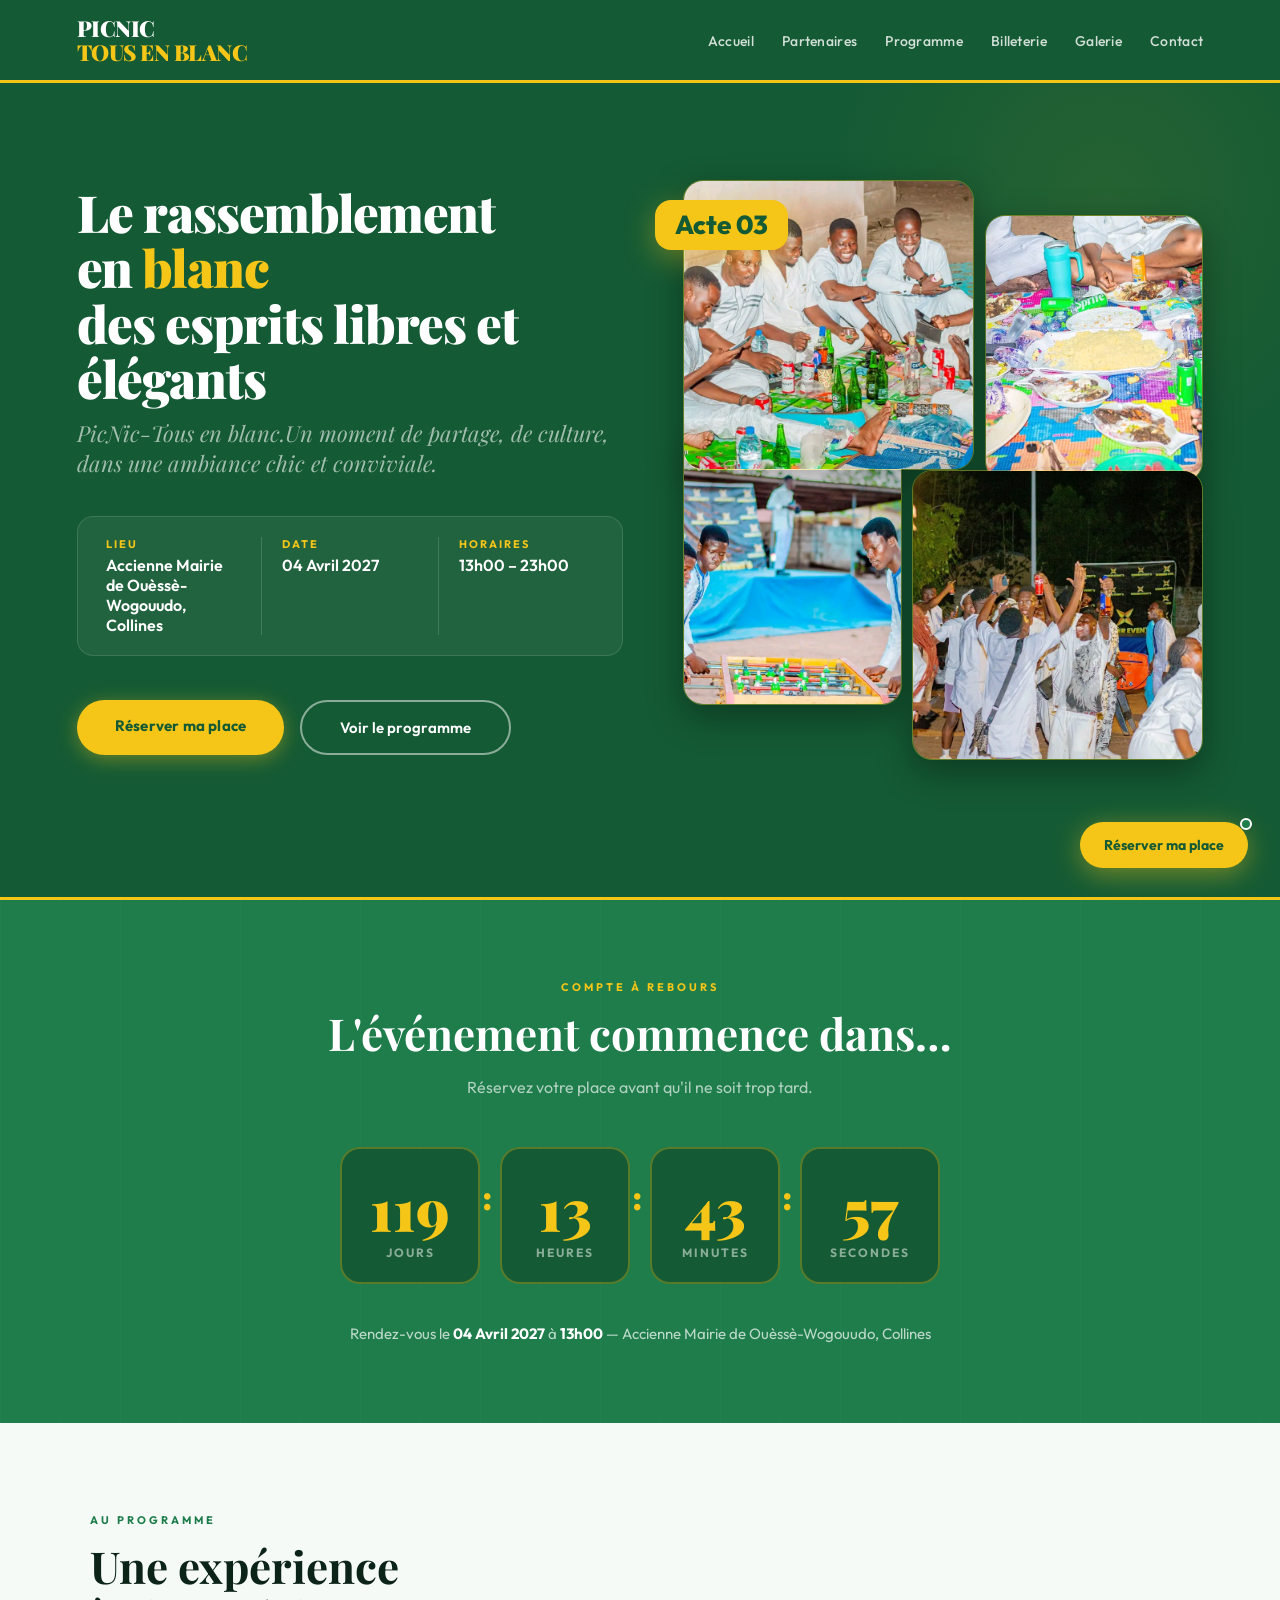
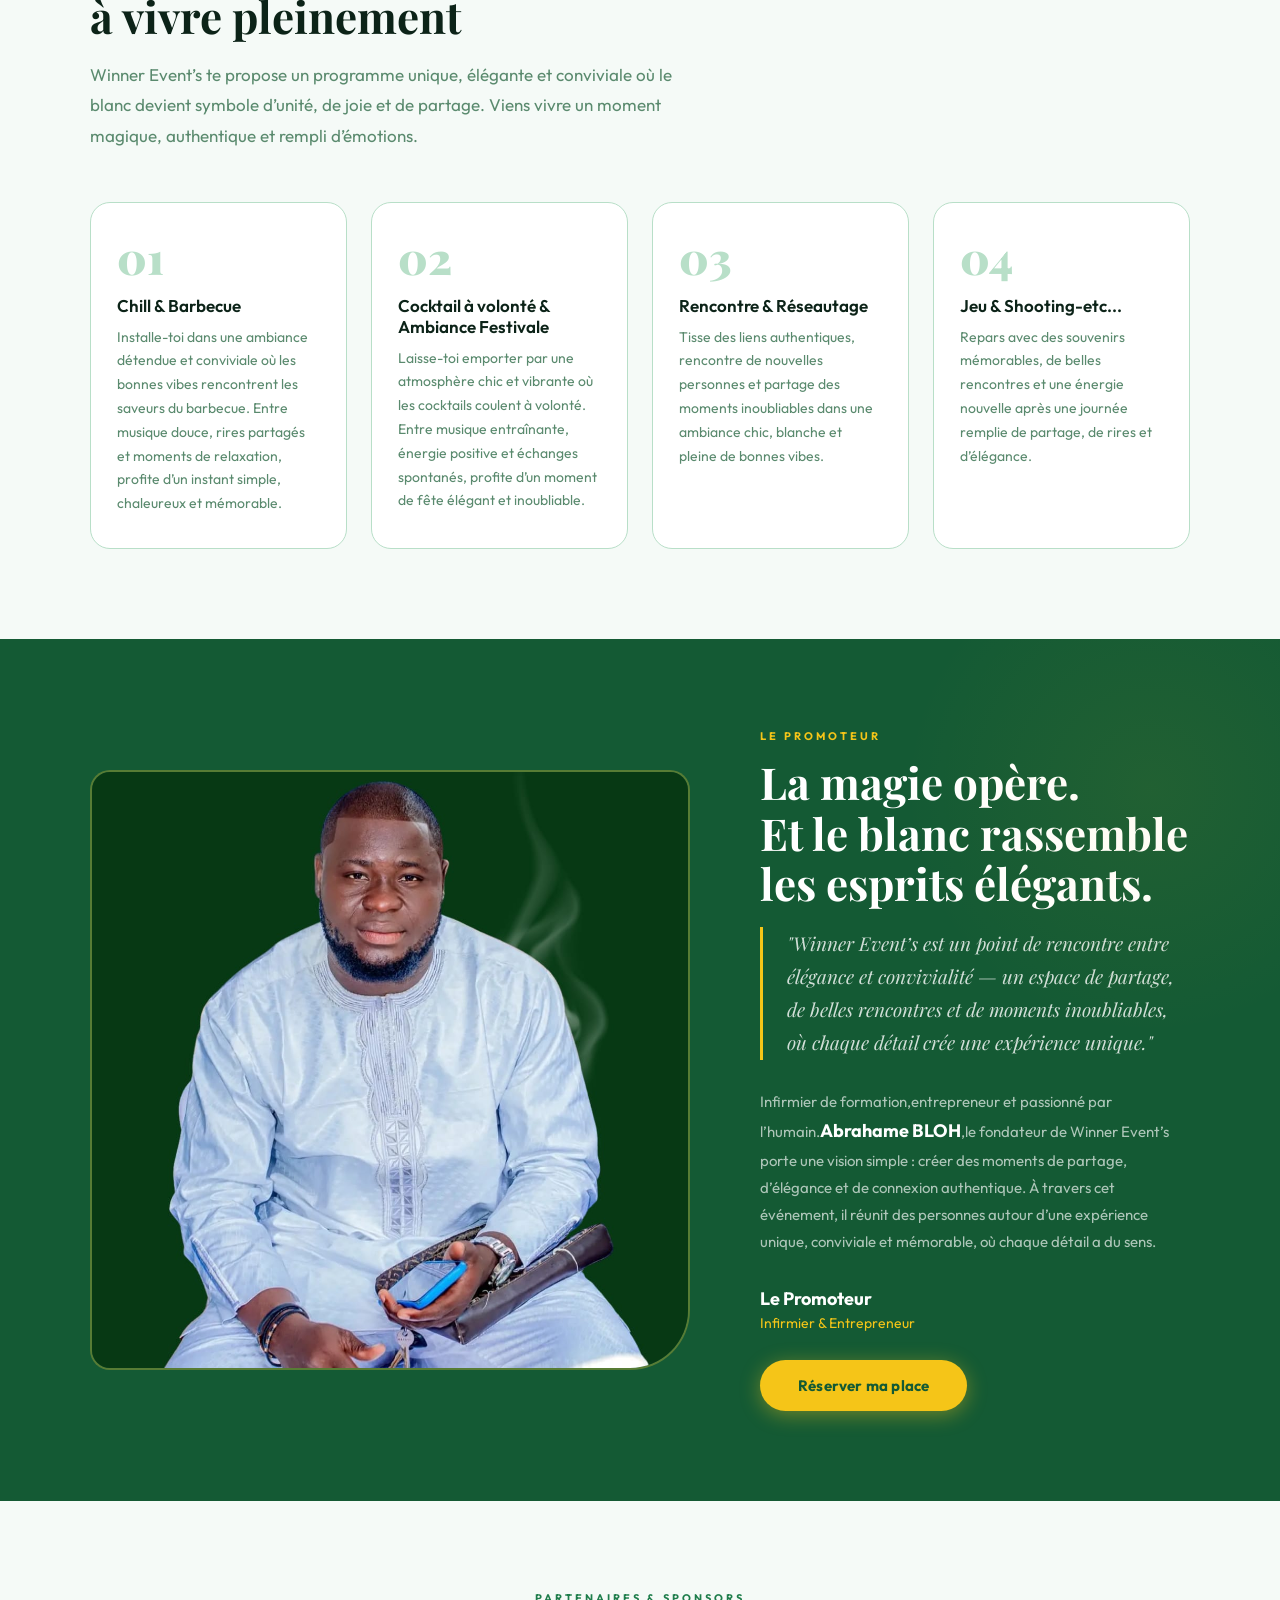
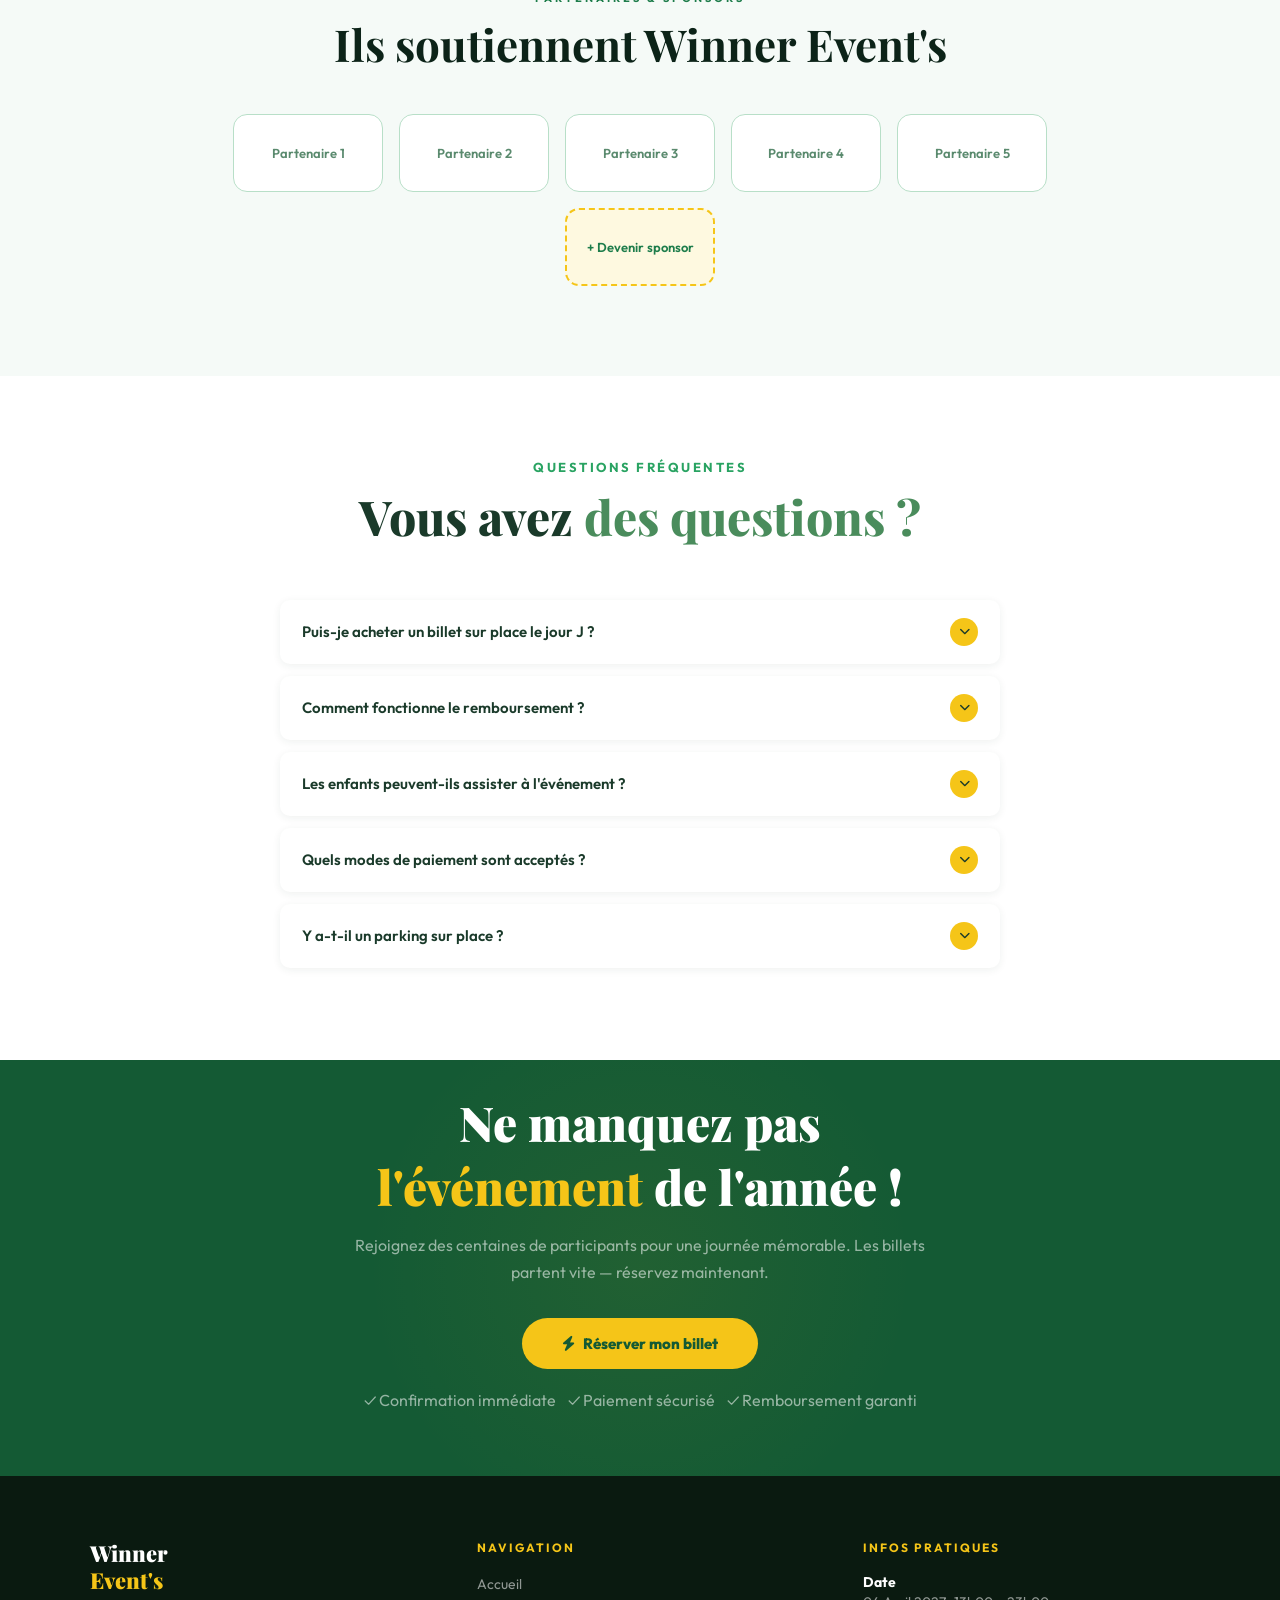
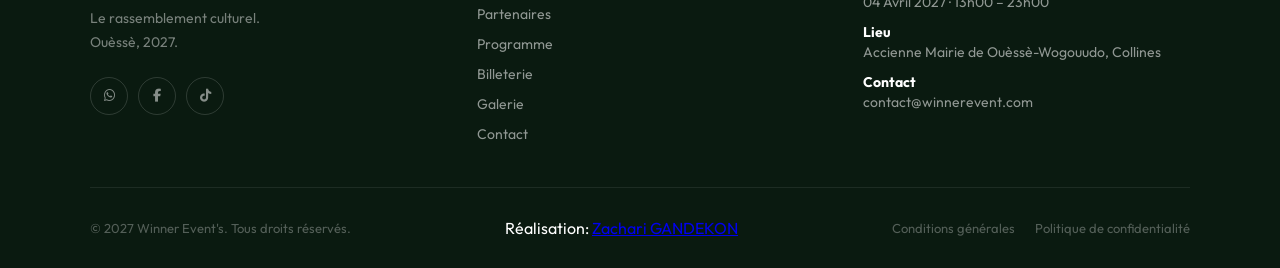
==== index.html @ 1a2e4276 "first commit" ====
<!doctype html>
<html lang="fr">
  <head>
    <meta charset="UTF-8" />
    <meta name="viewport" content="width=device-width, initial-scale=1.0" />
    <title>Winner Event's 2027</title>
    <link
      rel="stylesheet"
      href="https://cdnjs.cloudflare.com/ajax/libs/font-awesome/6.5.0/css/all.min.css"
    />
    <link rel="stylesheet" href="style.css" />
  </head>
  <body>
    <!-- Header chargé dynamiquement -->
    <div id="header-placeholder"></div>
    <!-- ========================
       HERO
  ======================== -->
    <section class="hero">
      <div class="hero-inner">
        <div class="hero-content">
          <h1>
            Le rassemblement<br />en <em>blanc</em><br />des esprits libres et
            élégants
          </h1>
          <p class="hero-sub">
            PicNic-Tous en blanc.Un moment de partage, de culture, dans une
            ambiance chic et conviviale.
          </p>
          <div class="hero-meta">
            <div class="meta-item">
              <span class="meta-label">Lieu</span>
              <span class="meta-value"
                >Accienne Mairie de Ouèssè-Wogouudo, Collines</span
              >
            </div>
            <div class="meta-sep"></div>
            <div class="meta-item">
              <span class="meta-label">Date</span>
              <span class="meta-value">04 Avril 2027</span>
            </div>
            <div class="meta-sep"></div>
            <div class="meta-item">
              <span class="meta-label">Horaires</span>
              <span class="meta-value">13h00 – 23h00</span>
            </div>
          </div>
          <div class="hero-btns">
            <a href="pages/billeterie.html" class="btn-primary">Réserver ma place</a>
            <a href="pages/programme.html" class="btn-secondary">Voir le programme</a>
          </div>
        </div>
        <div class="hero-image">
          <div class="hero-img-badge">
            <div class="num">Acte 03</div>
          </div>
          <div class="hero-img-box img1">
            <img src="Image/enven1.jpeg" alt="" />
          </div>
          <div class="hero-img-box img2">
            <img src="Image/enven2.jpeg" alt="" />
          </div>
          <div class="hero-img-box img3">
            <img src="Image/enven3.jpeg" alt="" />
          </div>
          <div class="hero-img-box img4">
            <img src="Image/enven4.jpeg" alt="" />
          </div>
        </div>
      </div>
    </section>

    <!-- ========================
       COMPTEUR DE JOURS
  ======================== -->
    <section class="countdown">
      <div class="countdown-inner">
        <span class="section-label">Compte à rebours</span>
        <h2 class="section-title">L'événement commence dans…</h2>
        <p class="countdown-subtitle">
          Réservez votre place avant qu'il ne soit trop tard.
        </p>
        <div class="countdown-grid">
          <div class="countdown-item">
            <span class="countdown-num" id="cd-jours">00</span>
            <span class="countdown-lbl">Jours</span>
          </div>
          <div class="countdown-item">
            <span class="countdown-num" id="cd-heures">00</span>
            <span class="countdown-lbl">Heures</span>
          </div>
          <div class="countdown-item">
            <span class="countdown-num" id="cd-minutes">00</span>
            <span class="countdown-lbl">Minutes</span>
          </div>
          <div class="countdown-item">
            <span class="countdown-num" id="cd-secondes">00</span>
            <span class="countdown-lbl">Secondes</span>
          </div>
        </div>
        <p class="countdown-date">
          Rendez-vous le <strong>04 Avril 2027</strong> à
          <strong>13h00</strong> — Accienne Mairie de Ouèssè-Wogouudo, Collines
        </p>
      </div>
    </section>

    <!-- ========================
        PROGRAMME
  ======================== -->
    <section class="section programme">
      <div style="max-width: 1100px; margin: 0 auto">
        <span class="section-label">Au Programme</span>
        <h2 class="section-title">
          Une expérience <br />
          à vivre pleinement
        </h2>
        <p class="section-desc">
          Winner Event’s te propose un programme unique, élégante et conviviale
          où le blanc devient symbole d’unité, de joie et de partage. Viens
          vivre un moment magique, authentique et rempli d’émotions.
        </p>
        <div class="obj-grid">
          <div class="obj-card">
            <div class="obj-num">01</div>
            <div class="obj-title">Chill &amp; Barbecue</div>
            <div class="obj-desc">
              Installe-toi dans une ambiance détendue et conviviale où les
              bonnes vibes rencontrent les saveurs du barbecue. Entre musique
              douce, rires partagés et moments de relaxation, profite d’un
              instant simple, chaleureux et mémorable.
            </div>
          </div>
          <div class="obj-card">
            <div class="obj-num">02</div>
            <div class="obj-title">
              Cocktail à volonté &amp; Ambiance Festivale
            </div>
            <div class="obj-desc">
              Laisse-toi emporter par une atmosphère chic et vibrante où les
              cocktails coulent à volonté. Entre musique entraînante, énergie
              positive et échanges spontanés, profite d’un moment de fête
              élégant et inoubliable.
            </div>
          </div>
          <div class="obj-card">
            <div class="obj-num">03</div>
            <div class="obj-title">Rencontre &amp; Réseautage</div>
            <div class="obj-desc">
              Tisse des liens authentiques, rencontre de nouvelles personnes et
              partage des moments inoubliables dans une ambiance chic, blanche
              et pleine de bonnes vibes.
            </div>
          </div>
          <div class="obj-card">
            <div class="obj-num">04</div>
            <div class="obj-title">Jeu &amp; Shooting-etc...</div>
            <div class="obj-desc">
              Repars avec des souvenirs mémorables, de belles rencontres et une
              énergie nouvelle après une journée remplie de partage, de rires et
              d’élégance.
            </div>
          </div>
        </div>
      </div>
    </section>

    <!-- ========================
       FONDATEUR
  ======================== -->
    <section class="section fondateur">
      <div class="fondateur-inner">
        <div class="fondateur-img">
          <div class="fondateur-img-placeholder">
            <img src="Image/Abb.jpeg" alt="" />
          </div>
        </div>
        <div class="fondateur-content">
          <span class="section-label">Le Promoteur</span>
          <h2 class="section-title">
            La magie opère.<br />Et le blanc rassemble<br />les esprits
            élégants.
          </h2>
          <blockquote class="fondateur-quote">
            "Winner Event’s est un point de rencontre entre élégance et
            convivialité — un espace de partage, de belles rencontres et de
            moments inoubliables, où chaque détail crée une expérience unique."
          </blockquote>
          <p class="fondateur-text">
            Infirmier de formation,entrepreneur et passionné par l’humain.<span
              class="fondateur-name"
              >Abrahame BLOH</span
            >,le fondateur de Winner Event’s porte une vision simple : créer des
            moments de partage, d’élégance et de connexion authentique. À
            travers cet événement, il réunit des personnes autour d’une
            expérience unique, conviviale et mémorable, où chaque détail a du
            sens.
          </p>
          <div class="fondateur-name">Le Promoteur</div>
          <div class="fondateur-role">Infirmier &amp; Entrepreneur</div>
          <a href="#" class="btn-primary">Réserver ma place</a>
        </div>
      </div>
    </section>

    <!-- ========================
       SPONSORS
  ======================== -->
    <section class="section sponsors">
      <div style="max-width: 900px; margin: 0 auto">
        <span class="section-label">Partenaires &amp; Sponsors</span>
        <h2 class="section-title">Ils soutiennent Winner Event's</h2>
        <div class="sponsors-grid">
          <div class="sponsor-box">Partenaire 1</div>
          <div class="sponsor-box">Partenaire 2</div>
          <div class="sponsor-box">Partenaire 3</div>
          <div class="sponsor-box">Partenaire 4</div>
          <div class="sponsor-box">Partenaire 5</div>
          <div class="sponsor-box sponsor-join">+ Devenir sponsor</div>
        </div>
      </div>
    </section>

    <!-- ═══════════════════════════
         FAQ
    ═══════════════════════════ -->
    <section class="billet-faq">
        <div class="section-header">
            <span class="section-label" style="color:var(--vert-clair)">Questions fréquentes</span>
            <h2>Vous avez <em>des questions ?</em></h2>
        </div>
        <div class="faq-list">
            <div class="faq-item">
                <div class="faq-question" onclick="toggleFaq(this)">
                    Puis-je acheter un billet sur place le jour J ?
                    <span class="faq-chevron"><i class="fa-solid fa-chevron-down"></i></span>
                </div>
                <div class="faq-answer">La vente sur place est possible dans la limite des places disponibles. Nous vous conseillons fortement de réserver en ligne pour garantir votre accès, les billets étant en nombre limité.</div>
            </div>
            <div class="faq-item">
                <div class="faq-question" onclick="toggleFaq(this)">
                    Comment fonctionne le remboursement ?
                    <span class="faq-chevron"><i class="fa-solid fa-chevron-down"></i></span>
                </div>
                <div class="faq-answer">Vous pouvez annuler votre réservation jusqu'à 48h avant l'événement pour un remboursement intégral. Passé ce délai, les billets ne sont ni remboursables ni échangeables, sauf en cas d'annulation de l'événement.</div>
            </div>
            <div class="faq-item">
                <div class="faq-question" onclick="toggleFaq(this)">
                    Les enfants peuvent-ils assister à l'événement ?
                    <span class="faq-chevron"><i class="fa-solid fa-chevron-down"></i></span>
                </div>
                <div class="faq-answer">Oui ! L'événement est familial. Les enfants de moins de 5 ans entrent gratuitement. Pour les familles, notre billet "Famille" (2 adultes + 2 enfants) est l'offre la plus avantageuse.</div>
            </div>
            <div class="faq-item">
                <div class="faq-question" onclick="toggleFaq(this)">
                    Quels modes de paiement sont acceptés ?
                    <span class="faq-chevron"><i class="fa-solid fa-chevron-down"></i></span>
                </div>
                <div class="faq-answer">Nous acceptons Mobile Money (MTN, Moov), les cartes bancaires Visa/Mastercard, ainsi que les paiements en espèces pour les réservations faites directement auprès de notre équipe.</div>
            </div>
            <div class="faq-item">
                <div class="faq-question" onclick="toggleFaq(this)">
                    Y a-t-il un parking sur place ?
                    <span class="faq-chevron"><i class="fa-solid fa-chevron-down"></i></span>
                </div>
                <div class="faq-answer">Un parking gratuit est mis à disposition des participants. Nous encourageons également le covoiturage. Des navettes seront disponibles depuis les principaux points de Cotonou.</div>
            </div>
        </div>
    </section>

     <!-- ═══════════════════════════
         CTA 
    ═══════════════════════════ -->
    <section class="billet-cta">
        <div class="cta-inner">
            <h2>Ne manquez pas <em>l'événement</em> de l'année !</h2>
            <p>Rejoignez des centaines de participants pour une journée mémorable. Les billets partent vite — réservez maintenant.</p>
            <a href="../pages/billeterie.html" class="btn-cta">
                <i class="fa-solid fa-bolt" style="margin-right:8px;"></i>Réserver mon billet
            </a>
            <p class="cta-sub">✓ Confirmation immédiate &nbsp;&nbsp; ✓ Paiement sécurisé &nbsp;&nbsp; ✓ Remboursement garanti</p>
        </div>
    </section>
    <!-- Footer chargé dynamiquement -->
    <div id="footer-placeholder"></div>

    
    <script src="js/main.js"></script>
  </body>
</html>
---- style.css ----
/* ===========================
   WINNER EVENT'S — STYLE.CSS
   Couleurs: Vert | Jaune | Blanc
   =========================== */

@import url('https://fonts.googleapis.com/css2?family=Playfair+Display:wght@400;700;900&family=Outfit:wght@300;400;500;600;700&display=swap');

/* ---- VARIABLES ---- */
:root {
    --vert: #1e7d4b;
    --vert-fonce: #145a34;
    --vert-clair: #29a362;
    --vert-pale: #e6f4ed;
    --vert-mid: #b8dfc8;
    --jaune: #f5c518;
    --jaune-hover: #e0b010;
    --jaune-pale: #fef9e0;
    --blanc: #ffffff;
    --off-white: #f5faf7;
    --texte-sombre: #0c2318;
    --texte-mid: #1e5c38;
    --texte-muted: #5a8a6e;
    --noir: #0a1a10;
}

/* ---- RESET ---- */
*,
*::before,
*::after {
    margin: 0;
    padding: 0;
    box-sizing: border-box;
}

html {
    scroll-behavior: smooth;
}

body {
    font-family: 'Outfit', sans-serif;
    background: var(--blanc);
    color: var(--texte-sombre);
    overflow-x: hidden;
}

/* ========================
   NAVBAR
======================== */
nav {
    position: fixed;
    top: 0;
    left: 0;
    right: 0;
    z-index: 100;
    display: flex;
    align-items: center;
    justify-content: space-between;
    padding: 16px 6%;
    background: var(--vert-fonce);
    border-bottom: 3px solid var(--jaune);
}

.logo {
    font-family: 'Playfair Display', serif;
    font-size: 22px;
    font-weight: 900;
    color: var(--blanc);
    letter-spacing: -0.5px;
    line-height: 1.1;
    text-decoration: none;
}

.logo span {
    color: var(--jaune);
}

.nav-links {
    display: flex;
    gap: 28px;
    list-style: none;
    align-items: center;
}

.nav-links a {
    text-decoration: none;
    color: rgba(255, 255, 255, 0.8);
    font-size: 14px;
    font-weight: 500;
    letter-spacing: 0.3px;
    transition: color 0.2s;
}

.nav-links a:hover {
    color: var(--jaune);
}

.btn-nav {
    background: var(--jaune);
    color: var(--vert-fonce) !important;
    padding: 10px 24px;
    border-radius: 50px;
    font-weight: 700 !important;
    font-size: 13px !important;
    transition: background 0.2s, transform 0.2s !important;
}

.btn-nav:hover {
    background: var(--jaune-hover) !important;
    transform: translateY(-1px);
    color: var(--vert-fonce) !important;
}

/* ========================
   BOUTONS GLOBAUX
======================== */
.btn-primary {
    background: var(--jaune);
    color: var(--vert-fonce);
    padding: 16px 38px;
    border-radius: 50px;
    font-size: 15px;
    font-weight: 700;
    text-decoration: none;
    display: inline-block;
    transition: all 0.25s;
    box-shadow: 0 4px 20px rgba(245, 197, 24, 0.4);
    letter-spacing: 0.2px;
}

.btn-primary:hover {
    background: var(--jaune-hover);
    transform: translateY(-2px);
    box-shadow: 0 8px 30px rgba(245, 197, 24, 0.5);
}

.btn-secondary {
    background: transparent;
    color: var(--blanc);
    padding: 16px 38px;
    border-radius: 50px;
    font-size: 15px;
    font-weight: 600;
    text-decoration: none;
    border: 2px solid rgba(255, 255, 255, 0.5);
    transition: all 0.25s;
    display: inline-block;
}

.btn-secondary:hover {
    border-color: var(--blanc);
    background: rgba(255, 255, 255, 0.1);
}

/* ========================
   HERO
======================== */
.hero {
    min-height: 100vh;
    background: var(--vert-fonce);
    display: flex;
    align-items: center;
    padding: 130px 6% 90px;
    position: relative;
    overflow: hidden;
}

.hero::before {
    content: '';
    position: absolute;
    top: -80px;
    right: -100px;
    width: 550px;
    height: 550px;
    background: radial-gradient(circle, rgba(245, 197, 24, 0.08) 0%, transparent 70%);
    border-radius: 50%;
    pointer-events: none;
}

.hero::after {
    content: '';
    position: absolute;
    bottom: 0;
    left: 0;
    width: 100%;
    height: 3px;
    background: var(--jaune);
}

.hero-inner {
    display: flex;
    gap: 60px;
    align-items: center;
    width: 100%;
    max-width: 1200px;
    margin: 0 auto;
}

.hero-content {
    max-width: 640px;
    flex: 1;
    animation: fadeUp 0.8s ease both;
}

.hero-badge {
    display: inline-flex;
    align-items: center;
    gap: 10px;
    background: rgba(245, 197, 24, 0.15);
    border: 1px solid rgba(245, 197, 24, 0.4);
    border-radius: 50px;
    padding: 8px 20px;
    font-size: 13px;
    font-weight: 600;
    color: var(--jaune);
    margin-bottom: 28px;
    letter-spacing: 0.5px;
}

.hero-badge::before {
    content: '';
    display: inline-block;
    width: 8px;
    height: 8px;
    background: var(--jaune);
    border-radius: 50%;
    animation: pulse 2s infinite;
}

.hero h1 {
    font-family: 'Playfair Display', serif;
    font-size: clamp(12px, 4.0vw, 60px);
    font-weight: 900;
    line-height: 1.08;
    color: var(--blanc);
    margin-bottom: 12px;
    letter-spacing: -1px;
}

.hero h1 em {
    color: var(--jaune);
    font-style: normal;
}

.hero-sub {
    font-family: 'Playfair Display', serif;
    font-size: clamp(17px, 2vw, 22px);
    color: rgba(255, 255, 255, 0.6);
    font-weight: 400;
    margin-bottom: 38px;
    font-style: italic;
}

.hero-meta {
    display: flex;
    gap: 0;
    margin-bottom: 44px;
    background: rgba(255, 255, 255, 0.06);
    border: 1px solid rgba(255, 255, 255, 0.12);
    border-radius: 16px;
    padding: 20px 28px;
    flex-wrap: wrap;
    gap: 20px;
}

.meta-item {
    display: flex;
    flex-direction: column;
    gap: 4px;
    flex: 1;
}

.meta-label {
    font-size: 11px;
    font-weight: 700;
    letter-spacing: 2px;
    color: var(--jaune);
    text-transform: uppercase;
}

.meta-value {
    font-size: 16px;
    font-weight: 600;
    color: var(--blanc);
}

.meta-sep {
    width: 1px;
    background: rgba(255, 255, 255, 0.15);
    align-self: stretch;
}

.hero-btns {
    display: flex;
    gap: 16px;
    flex-wrap: wrap;
}

.hero-image {
    flex-shrink: 0;
    position: relative;
    width: 520px;
    height: 580px;
    animation: fadeUp 0.8s 0.2s ease both;
}

.hero-img-box {
    position: absolute;
    border-radius: 20px;
    overflow: hidden;
    border: 1px solid rgba(245, 197, 24, 0.35);
    box-shadow: 0 12px 35px rgba(0, 0, 0, 0.35);
}

.hero-img-box img {
    width: 100%;
    height: 100%;
    object-fit: cover;
    display: block;
}

/* Image haut-gauche */
.img1 {
    top: 0;
    left: 0;
    width: 56%;
    height: 50%;
    z-index: 2;
}

/* Image haut-droite — décalée vers le bas */
.img2 {
    top: 35px;
    right: 0;
    width: 42%;
    height: 46%;
    z-index: 1;
}

/* Image bas-gauche — décalée vers le haut */
.img3 {
    bottom: 55px;
    left: 0;
    width: 42%;
    height: 46%;
    z-index: 1;
}

/* Image bas-droite */
.img4 {
    bottom: 0;
    right: 0;
    width: 56%;
    height: 50%;
    z-index: 2;
}

.hero-img-badge {
    position: absolute;
    top: 20px;
    left: -28px;
    background: var(--jaune);
    border-radius: 16px;
    padding: 12px 20px;
    box-shadow: 0 8px 30px rgba(245, 197, 24, 0.4);
    z-index: 5;
}

.hero-img-badge .num {
    font-size: 26px;
    font-weight: 800;
    color: var(--vert-fonce);
    line-height: 1;
}
/* ========================
   COMPTEUR DE JOURS
======================== */
.countdown {
    background: var(--vert);
    padding: 80px 6%;
    position: relative;
    overflow: hidden;
}

.countdown::before {
    content: '';
    position: absolute;
    inset: 0;
    background: repeating-linear-gradient(90deg,
            rgba(255, 255, 255, 0.02) 0px,
            rgba(255, 255, 255, 0.02) 1px,
            transparent 1px,
            transparent 60px);
}

.countdown-inner {
    max-width: 900px;
    margin: 0 auto;
    text-align: center;
    position: relative;
    z-index: 1;
}

.countdown .section-label {
    color: var(--jaune);
    text-align: center;
}

.countdown .section-title {
    color: var(--blanc);
    text-align: center;
}

.countdown-subtitle {
    color: rgba(255, 255, 255, 0.65);
    font-size: 16px;
    margin-bottom: 50px;
    margin-top: 10px;
}

.countdown-grid {
    display: flex;
    justify-content: center;
    gap: 20px;
    flex-wrap: wrap;
    margin-bottom: 40px;
}

.countdown-item {
    background: var(--vert-fonce);
    border: 2px solid rgba(245, 197, 24, 0.3);
    border-radius: 20px;
    padding: 30px 28px 22px;
    min-width: 130px;
    position: relative;
    transition: border-color 0.3s, transform 0.3s;
}

.countdown-item:hover {
    border-color: var(--jaune);
    transform: translateY(-4px);
}

.countdown-item::after {
    content: ':';
    position: absolute;
    right: -14px;
    top: 30px;
    font-size: 36px;
    font-weight: 700;
    color: var(--jaune);
    line-height: 1;
}

.countdown-item:last-child::after {
    display: none;
}

.countdown-num {
    font-family: 'Playfair Display', serif;
    font-size: 58px;
    font-weight: 900;
    color: var(--jaune);
    line-height: 1;
    display: block;
    transition: transform 0.2s;
}

.countdown-num.flip {
    animation: flip 0.3s ease;
}

.countdown-lbl {
    font-size: 12px;
    font-weight: 700;
    letter-spacing: 2px;
    text-transform: uppercase;
    color: rgba(255, 255, 255, 0.5);
    display: block;
    margin-top: 8px;
}

.countdown-date {
    font-size: 15px;
    color: rgba(255, 255, 255, 0.7);
    margin-top: 8px;
}

.countdown-date strong {
    color: var(--blanc);
}

/* ========================
   SECTIONS GLOBALES
======================== */
.section {
    padding: 90px 6%;
}

.section-label {
    font-size: 11px;
    font-weight: 700;
    letter-spacing: 3px;
    color: var(--vert);
    text-transform: uppercase;
    margin-bottom: 14px;
    display: block;
}

.section-title {
    font-family: 'Playfair Display', serif;
    font-size: clamp(28px, 4vw, 44px);
    font-weight: 700;
    color: var(--texte-sombre);
    line-height: 1.15;
    margin-bottom: 18px;
}

.section-desc {
    font-size: 17px;
    color: var(--texte-muted);
    line-height: 1.8;
    max-width: 620px;
    margin-bottom: 44px;
}

/* ========================
   PROGRAMME
======================== */
.programme {
    background: var(--off-white);
}

.obj-grid {
    display: grid;
    grid-template-columns: repeat(auto-fit, minmax(230px, 1fr));
    gap: 24px;
    margin-top: 50px;
}

.obj-card {
    background: var(--blanc);
    border: 1px solid var(--vert-mid);
    border-radius: 20px;
    padding: 32px 26px;
    transition: all 0.3s;
    position: relative;
    overflow: hidden;
}

.obj-card::before {
    content: '';
    position: absolute;
    top: 0;
    left: 0;
    right: 0;
    height: 4px;
    background: var(--jaune);
    transform: scaleX(0);
    transform-origin: left;
    transition: transform 0.3s;
}

.obj-card:hover {
    transform: translateY(-4px);
    box-shadow: 0 12px 40px rgba(30, 125, 75, 0.12);
}

.obj-card:hover::before {
    transform: scaleX(1);
}

.obj-num {
    font-family: 'Playfair Display', serif;
    font-size: 44px;
    font-weight: 900;
    color: var(--vert-mid);
    line-height: 1;
    margin-bottom: 16px;
}

.obj-title {
    font-size: 17px;
    font-weight: 600;
    color: var(--texte-sombre);
    margin-bottom: 10px;
}

.obj-desc {
    font-size: 14px;
    color: var(--texte-muted);
    line-height: 1.7;
}

/* ========================
   FONDATEUR
======================== */
.fondateur {
    background: var(--vert-fonce);
    color: var(--blanc);
    position: relative;
    overflow: hidden;
}

.fondateur::before {
    content: '';
    position: absolute;
    top: -100px;
    right: -120px;
    width: 500px;
    height: 500px;
    background: radial-gradient(circle, rgba(245, 197, 24, 0.06) 0%, transparent 70%);
    border-radius: 50%;
}

.fondateur-inner {
    display: flex;
    gap: 70px;
    align-items: center;
    max-width: 1100px;
    margin: 0 auto;
}

.fondateur-img {
    flex-shrink: 0;
    width: 600px;
    height: 600px;
    background: rgba(255, 255, 255, 0.06);
    border-radius: 20px 20px 60px 20px;
    overflow: hidden;
    border: 2px solid rgba(245, 197, 24, 0.25);
}

.fondateur-img-placeholder {
    width: 100%;
    height: 100%;
    display: flex;
    flex-direction: column;
    align-items: center;
    justify-content: center;
}

.fondateur-img-placeholder img {
    width: 100%;
    height: 100%;
    object-fit: cover;
    /* ou "contain" selon l'effet voulu */
    display: block;
}

.fondateur .section-label {
    color: var(--jaune);
}

.fondateur .section-title {
    color: var(--blanc);
}

.fondateur-quote {
    font-family: 'Playfair Display', serif;
    font-size: 19px;
    font-style: italic;
    color: rgba(255, 255, 255, 0.8);
    line-height: 1.75;
    border-left: 3px solid var(--jaune);
    padding-left: 24px;
    margin-bottom: 28px;
}

.fondateur-text {
    font-size: 15px;
    color: rgba(255, 255, 255, 0.65);
    line-height: 1.8;
    margin-bottom: 32px;
}

.fondateur-name {
    font-size: 18px;
    font-weight: 700;
    color: var(--blanc);
    margin-bottom: 4px;
}

.fondateur-role {
    font-size: 14px;
    color: var(--jaune);
}

.fondateur .btn-primary {
    margin-top: 28px;
}

/* ========================
   SPONSORS
======================== */
.sponsors {
    background: var(--off-white);
    text-align: center;
}

.sponsors .section-label {
    text-align: center;
    color: var(--vert);
}

.sponsors .section-title {
    text-align: center;
}

.sponsors-grid {
    display: flex;
    flex-wrap: wrap;
    justify-content: center;
    gap: 16px;
    margin-top: 44px;
}

.sponsor-box {
    background: var(--blanc);
    border: 1.5px solid var(--vert-mid);
    border-radius: 14px;
    width: 150px;
    height: 78px;
    display: flex;
    align-items: center;
    justify-content: center;
    font-size: 13px;
    font-weight: 600;
    color: var(--texte-muted);
    transition: all 0.25s;
}

.sponsor-box:hover {
    border-color: var(--vert);
    color: var(--vert);
    box-shadow: 0 4px 16px rgba(30, 125, 75, 0.1);
}

.sponsor-join {
    border: 2px dashed var(--jaune);
    color: var(--vert);
    cursor: pointer;
    background: var(--jaune-pale);
}

.sponsor-join:hover {
    background: var(--jaune);
    color: var(--vert-fonce);
    border-color: var(--jaune);
}


/* ========================
   FAQ
======================== */
.billet-faq {
    background: var(--gris-clair);
    padding: 80px 6%;
}
.faq-list {
    max-width: 720px;
    margin: 0 auto;
}
.faq-item {
    background: var(--blanc);
    border-radius: var(--radius-sm);
    margin-bottom: 12px;
    overflow: hidden;
    box-shadow: 0 2px 8px rgba(26, 58, 42, 0.07);
}
.faq-question {
    display: flex;
    justify-content: space-between;
    align-items: center;
    padding: 18px 22px;
    cursor: pointer;
    font-size: 15px;
    font-weight: 600;
    color: var(--vert-fonce);
    user-select: none;
    gap: 12px;
}
.faq-question:hover { background: #f8fdf9; }
.faq-chevron {
    width: 28px;
    height: 28px;
    background: var(--jaune);
    border-radius: 50%;
    display: flex;
    align-items: center;
    justify-content: center;
    flex-shrink: 0;
    transition: transform 0.25s;
}
.faq-chevron i { font-size: 11px; color: var(--vert-fonce); }
.faq-item.open .faq-chevron { transform: rotate(180deg); }
.faq-answer {
    max-height: 0;
    overflow: hidden;
    transition: max-height 0.3s ease, padding 0.3s;
    padding: 0 22px;
    font-size: 14px;
    color: var(--gris-texte);
    line-height: 1.75;
}
.faq-item.open .faq-answer {
    max-height: 300px;
    padding: 0 22px 18px;
}

/* ========================
   FAQ — Standalone
======================== */
.billet-faq {
    background: #ffff;
    padding: 80px 6%;
}

.billet-faq .section-header {
    text-align: center;
    margin-bottom: 56px;
}

.billet-faq .section-header .section-label {
    display: inline-block;
    font-size: 13px;
    font-weight: 700;
    letter-spacing: 2.5px;
    text-transform: uppercase;
    margin-bottom: 14px;
}

.billet-faq .section-header h2 {
    font-family: 'Playfair Display', serif;
    font-size: clamp(32px, 4vw, 48px);
    font-weight: 800;
    color: #1a3a2a;
    line-height: 1.15;
    margin-bottom: 12px;
}

.billet-faq .section-header h2 em {
    color: #4a8c5c;
    font-style: normal;
}

.billet-faq .section-header p {
    font-size: 16px;
    color: #6b7280;
    max-width: 500px;
    margin: 0 auto;
    line-height: 1.7;
}

.faq-list {
    max-width: 720px;
    margin: 0 auto;
}

.faq-item {
    background: #ffffff;
    border-radius: 10px;
    margin-bottom: 12px;
    overflow: hidden;
    box-shadow: 0 2px 8px rgba(26, 58, 42, 0.07);
}

.faq-question {
    display: flex;
    justify-content: space-between;
    align-items: center;
    padding: 18px 22px;
    cursor: pointer;
    font-size: 15px;
    font-weight: 600;
    color: #1a3a2a;
    user-select: none;
    gap: 12px;
}

.faq-question:hover {
    background: #f8fdf9;
}

.faq-chevron {
    width: 28px;
    height: 28px;
    background: #f5c518;
    border-radius: 50%;
    display: flex;
    align-items: center;
    justify-content: center;
    flex-shrink: 0;
    transition: transform 0.25s;
}

.faq-chevron i {
    font-size: 11px;
    color: #1a3a2a;
}

.faq-item.open .faq-chevron {
    transform: rotate(180deg);
}

.faq-answer {
    max-height: 0;
    overflow: hidden;
    transition: max-height 0.3s ease, padding 0.3s;
    padding: 0 22px;
    font-size: 14px;
    color: #6b7280;
    line-height: 1.75;
}

.faq-item.open .faq-answer {
    max-height: 300px;
    padding: 0 22px 18px;
}

/* ========================
   CTA FINAL
======================== */
.billet-cta {
    background: var(--vert-fonce);
    padding: 30px 3%;
    text-align: center;
    position: relative;
    overflow: hidden;
}

.billet-cta::before {
    content: '';
    position: absolute;
    top: 50%;
    left: 50%;
    transform: translate(-50%, -50%);
    width: 600px;
    height: 600px;
    background: radial-gradient(circle, rgba(245, 197, 24, 0.06) 0%, transparent 65%);
    border-radius: 50%;
    pointer-events: none;
}

.cta-inner {
    position: relative;
    z-index: 1;
    max-width: 600px;
    margin: 0 auto;
}

.cta-inner h2 {
    font-family: 'Playfair Display', serif;
    font-size: clamp(32px, 4vw, 48px);
    font-weight: 900;
    color: var(--blanc);
    margin-bottom: 14px;
}

.cta-inner h2 em {
    color: var(--jaune);
    font-style: normal;
}

.cta-inner p {
    font-size: 16px;
    color: rgba(255, 255, 255, 0.55);
    margin-bottom: 32px;
    line-height: 1.7;
}

.btn-cta {
    display: inline-block;
    padding: 16px 40px;
    background: var(--jaune);
    color: var(--vert-fonce);
    font-size: 15px;
    font-weight: 800;
    border-radius: 50px;
    text-decoration: none;
    transition: background 0.2s, transform 0.15s;
}

.btn-cta:hover {
    background: var(--jaune-hover);
    transform: scale(1.03);
}

.cta-sub {
    margin-top: 18px;
    font-size: 13px;
    color: rgba(255, 255, 255, 0.35);
}


/* ========================
   BOUTON FLOTTANT BILLETTERIE
======================== */
.floating-ticket {
    position: fixed;
    bottom: 32px;
    right: 32px;
    z-index: 9999;
    display: flex;
    align-items: center;
    gap: 10px;
    background: var(--jaune);
    color: var(--vert-fonce);
    padding: 14px 24px;
    border-radius: 50px;
    font-family: 'Outfit', sans-serif;
    font-size: 14px;
    font-weight: 700;
    text-decoration: none;
    box-shadow: 0 6px 28px rgba(245, 197, 24, 0.45);
    transition: all 0.3s ease;
    animation: floatIn 0.5s ease both;
}

.floating-ticket:hover {
    background: var(--jaune-hover);
    transform: translateY(-4px);
    box-shadow: 0 12px 40px rgba(245, 197, 24, 0.55);
}

.floating-ticket .ft-icon {
    width: 20px;
    height: 20px;
    background: var(--vert-fonce);
    border-radius: 50%;
    display: flex;
    align-items: center;
    justify-content: center;
    flex-shrink: 0;
}

.floating-ticket .ft-icon i {
    font-size: 10px;
    color: var(--jaune);
}

.floating-ticket .ft-pulse {
    position: absolute;
    top: -4px;
    right: -4px;
    width: 12px;
    height: 12px;
    background: var(--vert);
    border-radius: 50%;
    border: 2px solid var(--blanc);
    animation: pulse 2s infinite;
}

/* Rétracté en petit bouton rond au scroll */
.floating-ticket.compact {
    padding: 14px;
    border-radius: 50%;
}

.floating-ticket.compact .ft-label {
    display: none;
}

@keyframes floatIn {
    from {
        opacity: 0;
        transform: translateY(20px);
    }

    to {
        opacity: 1;
        transform: translateY(0);
    }
}

@media (max-width: 600px) {
    .floating-ticket {
        bottom: 20px;
        right: 20px;
        padding: 13px 18px;
        font-size: 13px;
    }
}



/* ========================
   FOOTER
======================== */
footer {
    background: var(--noir);
    color: var(--blanc);
    padding: 64px 6% 30px;
}

.footer-inner {
    display: flex;
    gap: 60px;
    flex-wrap: wrap;
    max-width: 1100px;
    margin: 0 auto;
    padding-bottom: 44px;
    border-bottom: 1px solid rgba(255, 255, 255, 0.08);
    margin-bottom: 30px;
}

.footer-brand {
    flex: 1;
    min-width: 200px;
}

.footer-logo {
    font-family: 'Playfair Display', serif;
    font-size: 22px;
    font-weight: 900;
    color: var(--blanc);
    margin-bottom: 14px;
    line-height: 1.2;
}

.footer-logo span {
    color: var(--jaune);
}

.footer-tagline {
    font-size: 14px;
    color: rgba(255, 255, 255, 0.45);
    line-height: 1.7;
    max-width: 220px;
}

.footer-links {
    flex: 1;
    min-width: 150px;
}

.footer-links h4 {
    font-size: 12px;
    font-weight: 700;
    letter-spacing: 2px;
    text-transform: uppercase;
    color: var(--jaune);
    margin-bottom: 18px;
}

.footer-links ul {
    list-style: none;
    display: flex;
    flex-direction: column;
    gap: 10px;
}

.footer-links a {
    text-decoration: none;
    color: rgba(255, 255, 255, 0.55);
    font-size: 14px;
    transition: color 0.2s;
}

.footer-links a:hover {
    color: var(--blanc);
}

.footer-info {
    flex: 1;
    min-width: 180px;
}

.footer-info h4 {
    font-size: 12px;
    font-weight: 700;
    letter-spacing: 2px;
    text-transform: uppercase;
    color: var(--jaune);
    margin-bottom: 18px;
}

.info-item {
    font-size: 14px;
    color: rgba(255, 255, 255, 0.55);
    margin-bottom: 12px;
}

.info-item strong {
    color: var(--blanc);
    display: block;
    margin-bottom: 2px;
}

.socials {
    display: flex;
    gap: 10px;
    margin-top: 22px;
}

.social-btn {
    width: 38px;
    height: 38px;
    border-radius: 50%;
    border: 1px solid rgba(255, 255, 255, 0.15);
    display: flex;
    align-items: center;
    justify-content: center;
    color: rgba(255, 255, 255, 0.5);
    font-size: 13px;
    font-weight: 700;
    text-decoration: none;
    transition: all 0.2s;
}

.social-btn:hover {
    border-color: var(--jaune);
    color: var(--jaune);
    background: rgba(245, 197, 24, 0.08);
}

.footer-bottom {
    max-width: 1100px;
    margin: 0 auto;
    display: flex;
    justify-content: space-between;
    align-items: center;
    flex-wrap: wrap;
    gap: 12px;
}

.footer-bottom p {
    font-size: 13px;
    color: rgba(255, 255, 255, 0.3);
}

.footer-bottom-links {
    display: flex;
    gap: 20px;
}

.footer-bottom-links a {
    font-size: 13px;
    color: rgba(255, 255, 255, 0.3);
    text-decoration: none;
}

.footer-bottom-links a:hover {
    color: rgba(255, 255, 255, 0.7);
}

/* ========================
   ANIMATIONS
======================== */
@keyframes fadeUp {
    from {
        opacity: 0;
        transform: translateY(30px);
    }

    to {
        opacity: 1;
        transform: translateY(0);
    }
}

@keyframes pulse {

    0%,
    100% {
        opacity: 1;
        transform: scale(1);
    }

    50% {
        opacity: 0.6;
        transform: scale(0.85);
    }
}

@keyframes flip {
    0% {
        transform: translateY(-6px);
        opacity: 0;
    }

    100% {
        transform: translateY(0);
        opacity: 1;
    }
}
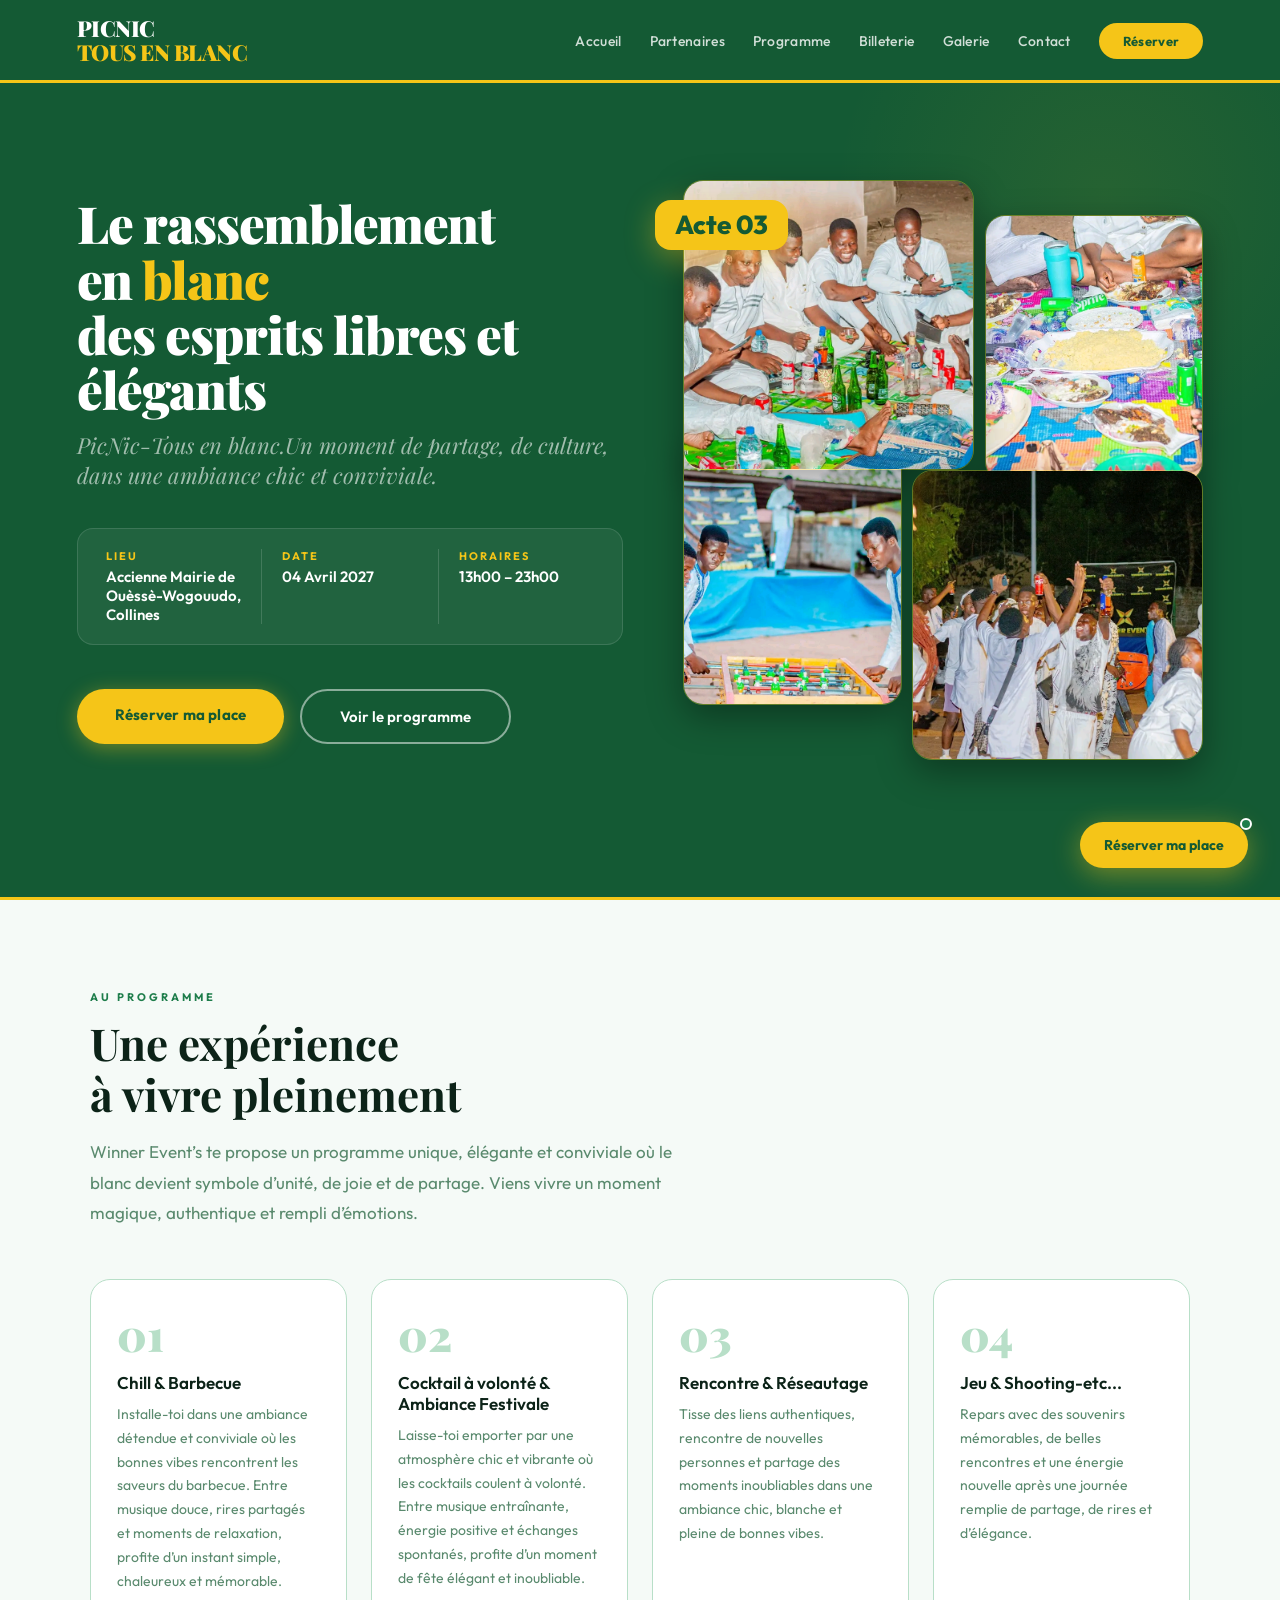
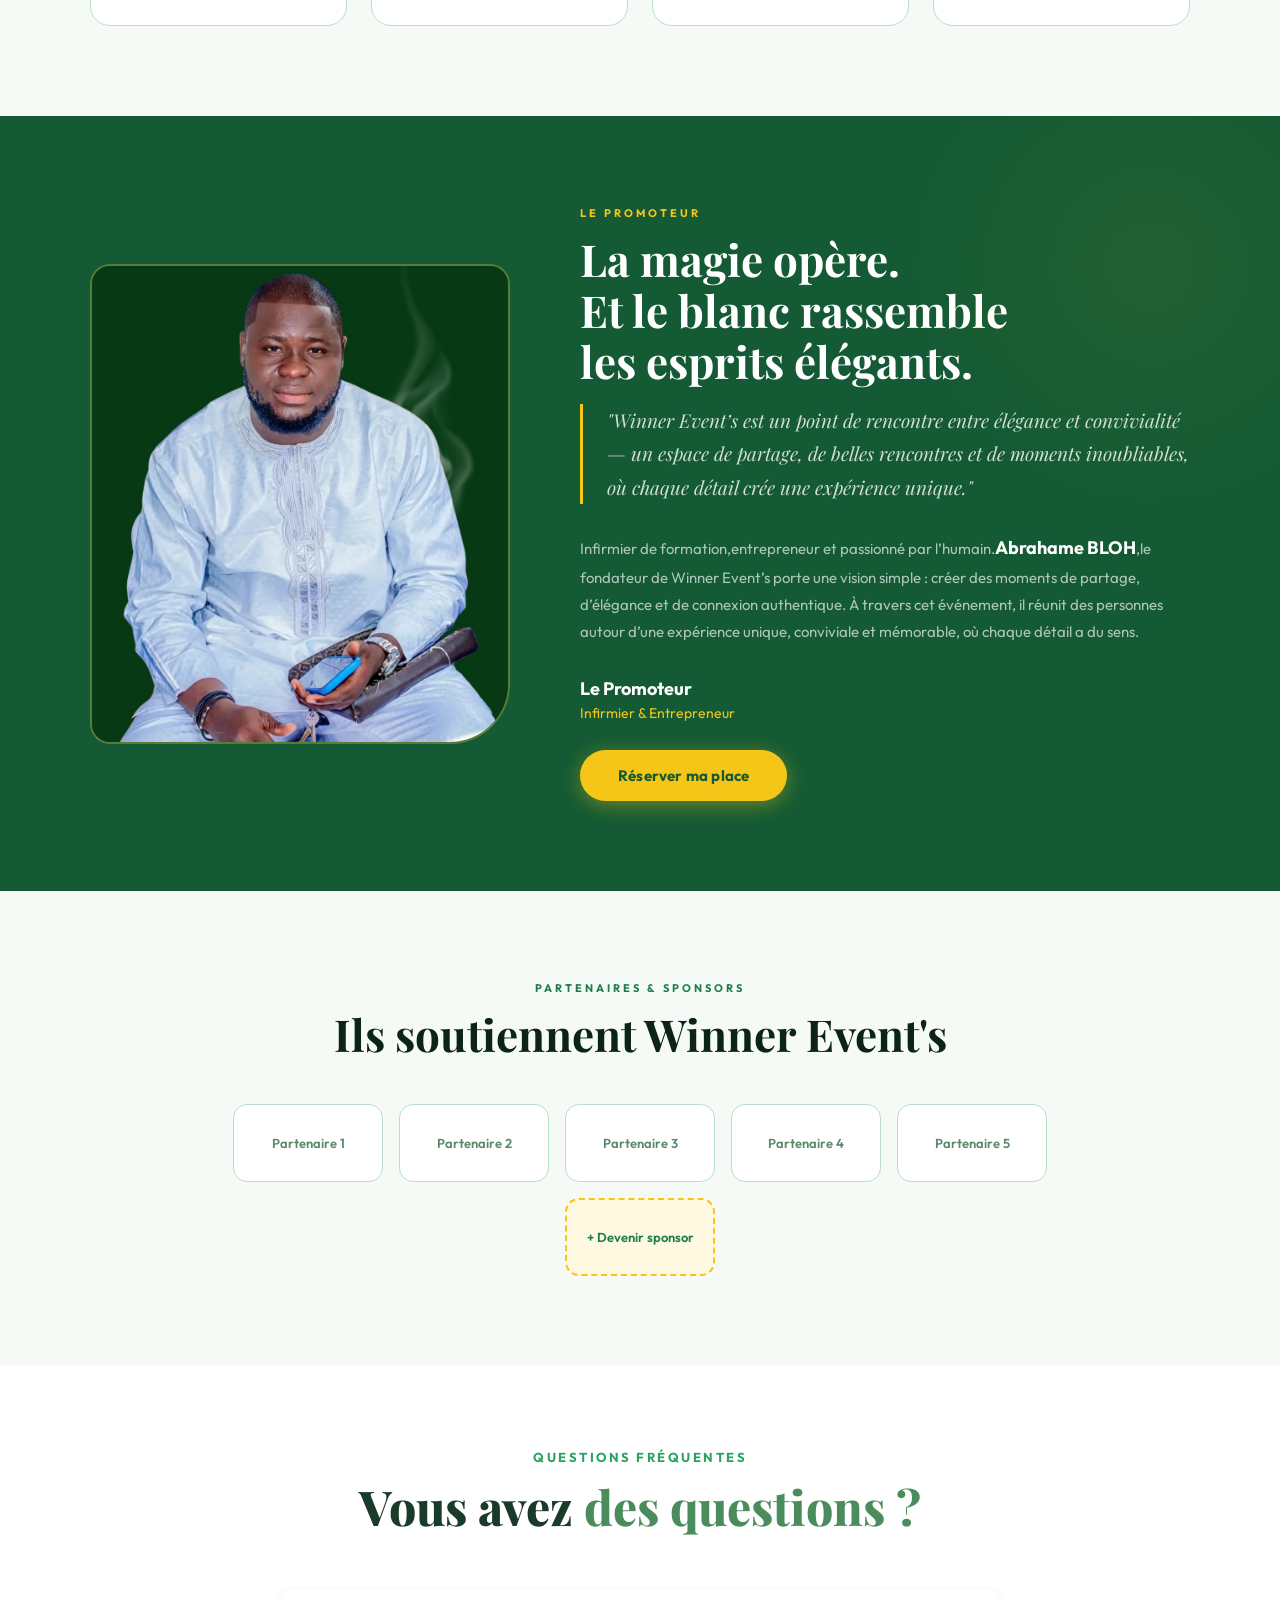
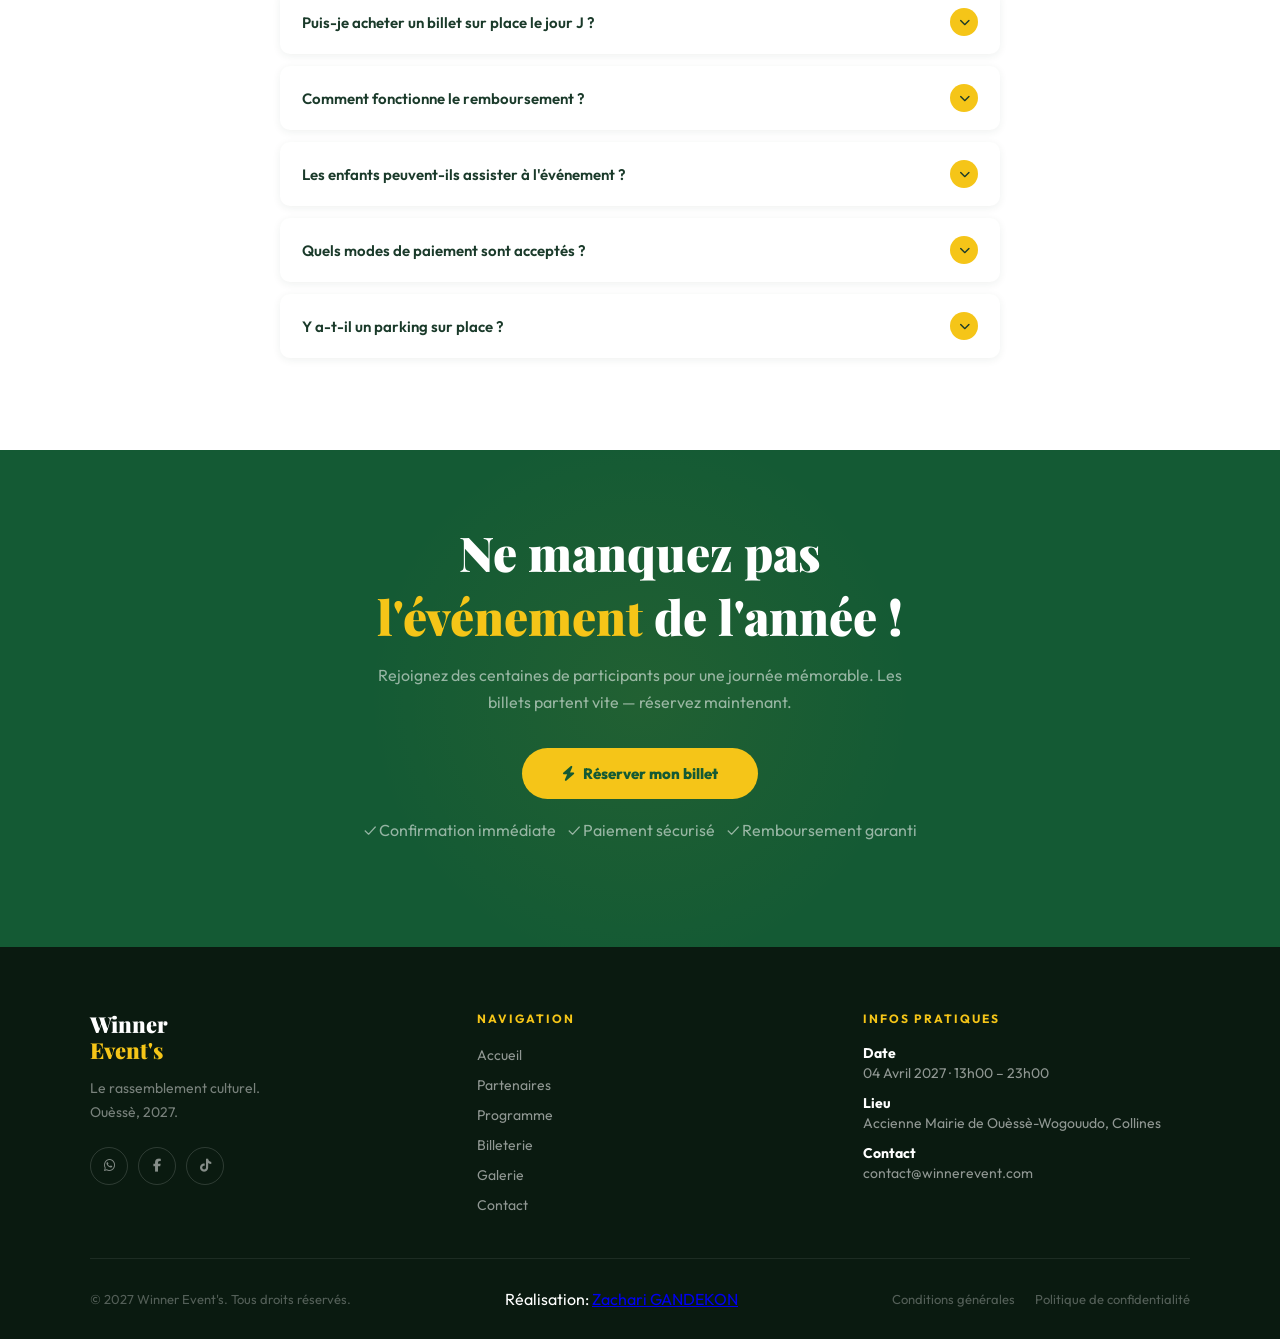
==== commit 4094fe71: "chemin d'acces" ====
--- a/index.html
+++ b/index.html
@@ -72,7 +72,7 @@
 
     <!-- ========================
        COMPTEUR DE JOURS
-  ======================== -->
+  ======================== --cap>
     <section class="countdown">
       <div class="countdown-inner">
         <span class="section-label">Compte à rebours</span>
--- a/style.css
+++ b/style.css
@@ -110,6 +110,39 @@
     color: var(--vert-fonce) !important;
 }
 
+/* Hamburger menu */
+.nav-hamburger {
+    display: none;
+    flex-direction: column;
+    gap: 5px;
+    cursor: pointer;
+    padding: 4px;
+    background: none;
+    border: none;
+    z-index: 110;
+}
+
+.nav-hamburger span {
+    display: block;
+    width: 24px;
+    height: 2px;
+    background: var(--blanc);
+    border-radius: 2px;
+    transition: all 0.3s ease;
+}
+
+.nav-hamburger.open span:nth-child(1) {
+    transform: translateY(7px) rotate(45deg);
+}
+
+.nav-hamburger.open span:nth-child(2) {
+    opacity: 0;
+}
+
+.nav-hamburger.open span:nth-child(3) {
+    transform: translateY(-7px) rotate(-45deg);
+}
+
 /* ========================
    BOUTONS GLOBAUX
 ======================== */
@@ -228,7 +261,7 @@
 
 .hero h1 {
     font-family: 'Playfair Display', serif;
-    font-size: clamp(12px, 4.0vw, 60px);
+    font-size: clamp(32px, 4.0vw, 60px);
     font-weight: 900;
     line-height: 1.08;
     color: var(--blanc);
@@ -243,7 +276,7 @@
 
 .hero-sub {
     font-family: 'Playfair Display', serif;
-    font-size: clamp(17px, 2vw, 22px);
+    font-size: clamp(15px, 2vw, 22px);
     color: rgba(255, 255, 255, 0.6);
     font-weight: 400;
     margin-bottom: 38px;
@@ -252,14 +285,13 @@
 
 .hero-meta {
     display: flex;
-    gap: 0;
+    gap: 20px;
     margin-bottom: 44px;
     background: rgba(255, 255, 255, 0.06);
     border: 1px solid rgba(255, 255, 255, 0.12);
     border-radius: 16px;
     padding: 20px 28px;
     flex-wrap: wrap;
-    gap: 20px;
 }
 
 .meta-item {
@@ -267,6 +299,7 @@
     flex-direction: column;
     gap: 4px;
     flex: 1;
+    min-width: 100px;
 }
 
 .meta-label {
@@ -278,7 +311,7 @@
 }
 
 .meta-value {
-    font-size: 16px;
+    font-size: 15px;
     font-weight: 600;
     color: var(--blanc);
 }
@@ -318,7 +351,6 @@
     display: block;
 }
 
-/* Image haut-gauche */
 .img1 {
     top: 0;
     left: 0;
@@ -327,7 +359,6 @@
     z-index: 2;
 }
 
-/* Image haut-droite — décalée vers le bas */
 .img2 {
     top: 35px;
     right: 0;
@@ -336,7 +367,6 @@
     z-index: 1;
 }
 
-/* Image bas-gauche — décalée vers le haut */
 .img3 {
     bottom: 55px;
     left: 0;
@@ -345,7 +375,6 @@
     z-index: 1;
 }
 
-/* Image bas-droite */
 .img4 {
     bottom: 0;
     right: 0;
@@ -371,6 +400,7 @@
     color: var(--vert-fonce);
     line-height: 1;
 }
+
 /* ========================
    COMPTEUR DE JOURS
 ======================== */
@@ -622,8 +652,8 @@
 
 .fondateur-img {
     flex-shrink: 0;
-    width: 600px;
-    height: 600px;
+    width: 420px;
+    height: 480px;
     background: rgba(255, 255, 255, 0.06);
     border-radius: 20px 20px 60px 20px;
     overflow: hidden;
@@ -643,7 +673,6 @@
     width: 100%;
     height: 100%;
     object-fit: cover;
-    /* ou "contain" selon l'effet voulu */
     display: block;
 }
 
@@ -748,67 +777,8 @@
     border-color: var(--jaune);
 }
 
-
 /* ========================
    FAQ
-======================== */
-.billet-faq {
-    background: var(--gris-clair);
-    padding: 80px 6%;
-}
-.faq-list {
-    max-width: 720px;
-    margin: 0 auto;
-}
-.faq-item {
-    background: var(--blanc);
-    border-radius: var(--radius-sm);
-    margin-bottom: 12px;
-    overflow: hidden;
-    box-shadow: 0 2px 8px rgba(26, 58, 42, 0.07);
-}
-.faq-question {
-    display: flex;
-    justify-content: space-between;
-    align-items: center;
-    padding: 18px 22px;
-    cursor: pointer;
-    font-size: 15px;
-    font-weight: 600;
-    color: var(--vert-fonce);
-    user-select: none;
-    gap: 12px;
-}
-.faq-question:hover { background: #f8fdf9; }
-.faq-chevron {
-    width: 28px;
-    height: 28px;
-    background: var(--jaune);
-    border-radius: 50%;
-    display: flex;
-    align-items: center;
-    justify-content: center;
-    flex-shrink: 0;
-    transition: transform 0.25s;
-}
-.faq-chevron i { font-size: 11px; color: var(--vert-fonce); }
-.faq-item.open .faq-chevron { transform: rotate(180deg); }
-.faq-answer {
-    max-height: 0;
-    overflow: hidden;
-    transition: max-height 0.3s ease, padding 0.3s;
-    padding: 0 22px;
-    font-size: 14px;
-    color: var(--gris-texte);
-    line-height: 1.75;
-}
-.faq-item.open .faq-answer {
-    max-height: 300px;
-    padding: 0 22px 18px;
-}
-
-/* ========================
-   FAQ — Standalone
 ======================== */
 .billet-faq {
     background: #ffff;
@@ -946,11 +916,12 @@
     z-index: 1;
     max-width: 600px;
     margin: 0 auto;
+    padding: 40px 20px;
 }
 
 .cta-inner h2 {
     font-family: 'Playfair Display', serif;
-    font-size: clamp(32px, 4vw, 48px);
+    font-size: clamp(28px, 4vw, 48px);
     font-weight: 900;
     color: var(--blanc);
     margin-bottom: 14px;
@@ -990,7 +961,6 @@
     font-size: 13px;
     color: rgba(255, 255, 255, 0.35);
 }
-
 
 /* ========================
    BOUTON FLOTTANT BILLETTERIE
@@ -1050,7 +1020,6 @@
     animation: pulse 2s infinite;
 }
 
-/* Rétracté en petit bouton rond au scroll */
 .floating-ticket.compact {
     padding: 14px;
     border-radius: 50%;
@@ -1059,29 +1028,6 @@
 .floating-ticket.compact .ft-label {
     display: none;
 }
-
-@keyframes floatIn {
-    from {
-        opacity: 0;
-        transform: translateY(20px);
-    }
-
-    to {
-        opacity: 1;
-        transform: translateY(0);
-    }
-}
-
-@media (max-width: 600px) {
-    .floating-ticket {
-        bottom: 20px;
-        right: 20px;
-        padding: 13px 18px;
-        font-size: 13px;
-    }
-}
-
-
 
 /* ========================
    FOOTER
@@ -1282,4 +1228,473 @@
         transform: translateY(0);
         opacity: 1;
     }
+}
+
+@keyframes floatIn {
+    from {
+        opacity: 0;
+        transform: translateY(20px);
+    }
+
+    to {
+        opacity: 1;
+        transform: translateY(0);
+    }
+}
+
+
+/* ========================================
+   RESPONSIVE — TABLETTE (max-width: 1024px)
+   ======================================== */
+@media (max-width: 1024px) {
+
+    /* Hero */
+    .hero {
+        padding: 110px 5% 70px;
+    }
+
+    .hero-inner {
+        gap: 40px;
+    }
+
+    .hero-image {
+        width: 380px;
+        height: 440px;
+    }
+
+    /* Fondateur */
+    .fondateur-inner {
+        gap: 40px;
+    }
+
+    .fondateur-img {
+        width: 320px;
+        height: 380px;
+    }
+
+    /* Countdown */
+    .countdown-item {
+        min-width: 110px;
+        padding: 24px 20px 18px;
+    }
+
+    .countdown-num {
+        font-size: 46px;
+    }
+}
+
+
+/* ========================================
+   RESPONSIVE — TABLETTE PORTRAIT (max-width: 768px)
+   ======================================== */
+@media (max-width: 768px) {
+
+    /* ── Navbar ── */
+    .nav-hamburger {
+        display: flex;
+    }
+
+    .nav-links {
+        position: fixed;
+        top: 0;
+        right: -100%;
+        width: 75%;
+        max-width: 300px;
+        height: 100vh;
+        background: var(--vert-fonce);
+        flex-direction: column;
+        align-items: flex-start;
+        padding: 90px 32px 40px;
+        gap: 8px;
+        transition: right 0.35s ease;
+        border-left: 3px solid var(--jaune);
+        z-index: 105;
+        box-shadow: -8px 0 30px rgba(0, 0, 0, 0.3);
+    }
+
+    .nav-links.open {
+        right: 0;
+    }
+
+    .nav-links li {
+        width: 100%;
+    }
+
+    .nav-links a {
+        display: block;
+        font-size: 16px;
+        padding: 12px 0;
+        border-bottom: 1px solid rgba(255, 255, 255, 0.07);
+    }
+
+    .btn-nav {
+        margin-top: 16px;
+        display: inline-block;
+        font-size: 14px !important;
+    }
+
+    /* Overlay pour fermer le menu */
+    .nav-overlay {
+        display: none;
+        position: fixed;
+        inset: 0;
+        background: rgba(0, 0, 0, 0.45);
+        z-index: 104;
+    }
+
+    .nav-overlay.open {
+        display: block;
+    }
+
+    /* ── Hero ── */
+    .hero {
+        padding: 100px 5% 60px;
+        min-height: auto;
+    }
+
+    .hero-inner {
+        flex-direction: column;
+        gap: 50px;
+        text-align: center;
+    }
+
+    .hero-content {
+        max-width: 100%;
+    }
+
+    .hero h1 {
+        font-size: clamp(32px, 7vw, 48px);
+    }
+
+    .hero-meta {
+        flex-direction: column;
+        gap: 16px;
+        padding: 18px 20px;
+        text-align: left;
+    }
+
+    .meta-sep {
+        width: 100%;
+        height: 1px;
+        align-self: auto;
+    }
+
+    .hero-btns {
+        justify-content: center;
+    }
+
+    .hero-image {
+        width: 100%;
+        max-width: 480px;
+        height: 360px;
+        margin: 0 auto;
+    }
+
+    .hero-img-badge {
+        left: 0;
+        top: -18px;
+    }
+
+    /* ── Countdown ── */
+    .countdown {
+        padding: 60px 5%;
+    }
+
+    .countdown-grid {
+        gap: 12px;
+    }
+
+    .countdown-item {
+        min-width: 100px;
+        padding: 20px 16px 14px;
+    }
+
+    .countdown-item::after {
+        right: -10px;
+        font-size: 28px;
+        top: 22px;
+    }
+
+    .countdown-num {
+        font-size: 40px;
+    }
+
+    /* ── Sections ── */
+    .section {
+        padding: 60px 5%;
+    }
+
+    /* ── Programme ── */
+    .obj-grid {
+        grid-template-columns: 1fr 1fr;
+        gap: 16px;
+    }
+
+    /* ── Fondateur ── */
+    .fondateur-inner {
+        flex-direction: column;
+        gap: 40px;
+        text-align: center;
+    }
+
+    .fondateur-img {
+        width: 100%;
+        max-width: 340px;
+        height: 340px;
+        margin: 0 auto;
+        border-radius: 20px;
+    }
+
+    .fondateur-quote {
+        font-size: 16px;
+        text-align: left;
+    }
+
+    .fondateur-text {
+        text-align: left;
+    }
+
+    .fondateur .btn-primary {
+        display: block;
+        text-align: center;
+    }
+
+    /* ── Sponsors ── */
+    .sponsor-box {
+        width: 130px;
+        height: 68px;
+    }
+
+    /* ── FAQ ── */
+    .billet-faq {
+        padding: 60px 5%;
+    }
+
+    .faq-question {
+        font-size: 14px;
+        padding: 16px 16px;
+    }
+
+    /* ── Footer ── */
+    .footer-inner {
+        gap: 36px;
+    }
+
+    .footer-bottom {
+        flex-direction: column;
+        text-align: center;
+        gap: 8px;
+    }
+
+    /* ── Floating Ticket ── */
+    .floating-ticket {
+        bottom: 20px;
+        right: 20px;
+        padding: 13px 18px;
+        font-size: 13px;
+    }
+}
+
+
+/* ========================================
+   RESPONSIVE — MOBILE (max-width: 480px)
+   ======================================== */
+@media (max-width: 480px) {
+
+    /* ── Navbar ── */
+    nav {
+        padding: 14px 5%;
+    }
+
+    .logo {
+        font-size: 18px;
+    }
+
+    /* ── Hero ── */
+    .hero {
+        padding: 90px 5% 50px;
+    }
+
+    .hero h1 {
+        font-size: clamp(28px, 8vw, 40px);
+        letter-spacing: -0.5px;
+    }
+
+    .hero-sub {
+        font-size: 15px;
+    }
+
+    .hero-image {
+        height: 300px;
+    }
+
+    .hero-btns {
+        flex-direction: column;
+        align-items: center;
+    }
+
+    .btn-primary,
+    .btn-secondary {
+        width: 100%;
+        text-align: center;
+        padding: 14px 28px;
+    }
+
+    .hero-img-badge .num {
+        font-size: 20px;
+    }
+
+    /* ── Countdown ── */
+    .countdown {
+        padding: 50px 4%;
+    }
+
+    .countdown-grid {
+        gap: 8px;
+    }
+
+    .countdown-item {
+        min-width: 72px;
+        padding: 16px 10px 12px;
+        border-radius: 14px;
+    }
+
+    .countdown-item::after {
+        right: -8px;
+        font-size: 22px;
+        top: 16px;
+    }
+
+    .countdown-num {
+        font-size: 32px;
+    }
+
+    .countdown-lbl {
+        font-size: 10px;
+        letter-spacing: 1px;
+    }
+
+    .countdown-date {
+        font-size: 13px;
+        padding: 0 10px;
+    }
+
+    /* ── Sections ── */
+    .section {
+        padding: 50px 5%;
+    }
+
+    .section-title {
+        font-size: clamp(24px, 6vw, 36px);
+    }
+
+    .section-desc {
+        font-size: 15px;
+    }
+
+    /* ── Programme ── */
+    .obj-grid {
+        grid-template-columns: 1fr;
+        gap: 14px;
+    }
+
+    .obj-card {
+        padding: 24px 20px;
+    }
+
+    .obj-num {
+        font-size: 36px;
+    }
+
+    /* ── Fondateur ── */
+    .fondateur-img {
+        height: 280px;
+        max-width: 100%;
+    }
+
+    .fondateur-quote {
+        font-size: 15px;
+        padding-left: 16px;
+    }
+
+    /* ── Sponsors ── */
+    .sponsors-grid {
+        gap: 10px;
+    }
+
+    .sponsor-box {
+        width: calc(50% - 8px);
+        height: 64px;
+        font-size: 12px;
+    }
+
+    /* ── FAQ ── */
+    .billet-faq {
+        padding: 50px 4%;
+    }
+
+    .billet-faq .section-header h2 {
+        font-size: clamp(26px, 7vw, 36px);
+    }
+
+    .faq-question {
+        font-size: 13px;
+        padding: 14px 14px;
+    }
+
+    /* ── CTA ── */
+    .cta-inner {
+        padding: 30px 10px;
+    }
+
+    .cta-inner p {
+        font-size: 14px;
+    }
+
+    .btn-cta {
+        padding: 14px 28px;
+        font-size: 14px;
+        width: 100%;
+        max-width: 280px;
+        display: block;
+        margin: 0 auto;
+    }
+
+    .cta-sub {
+        font-size: 11px;
+        line-height: 1.8;
+    }
+
+    /* ── Footer ── */
+    footer {
+        padding: 48px 5% 24px;
+    }
+
+    .footer-inner {
+        gap: 28px;
+    }
+
+    .footer-brand,
+    .footer-links,
+    .footer-info {
+        min-width: 100%;
+    }
+
+    .footer-bottom-links {
+        flex-wrap: wrap;
+        justify-content: center;
+        gap: 12px;
+    }
+
+    /* ── Floating Ticket ── */
+    .floating-ticket {
+        bottom: 16px;
+        right: 16px;
+        padding: 12px;
+        border-radius: 50%;
+    }
+
+    .floating-ticket .ft-label {
+        display: none;
+    }
 }
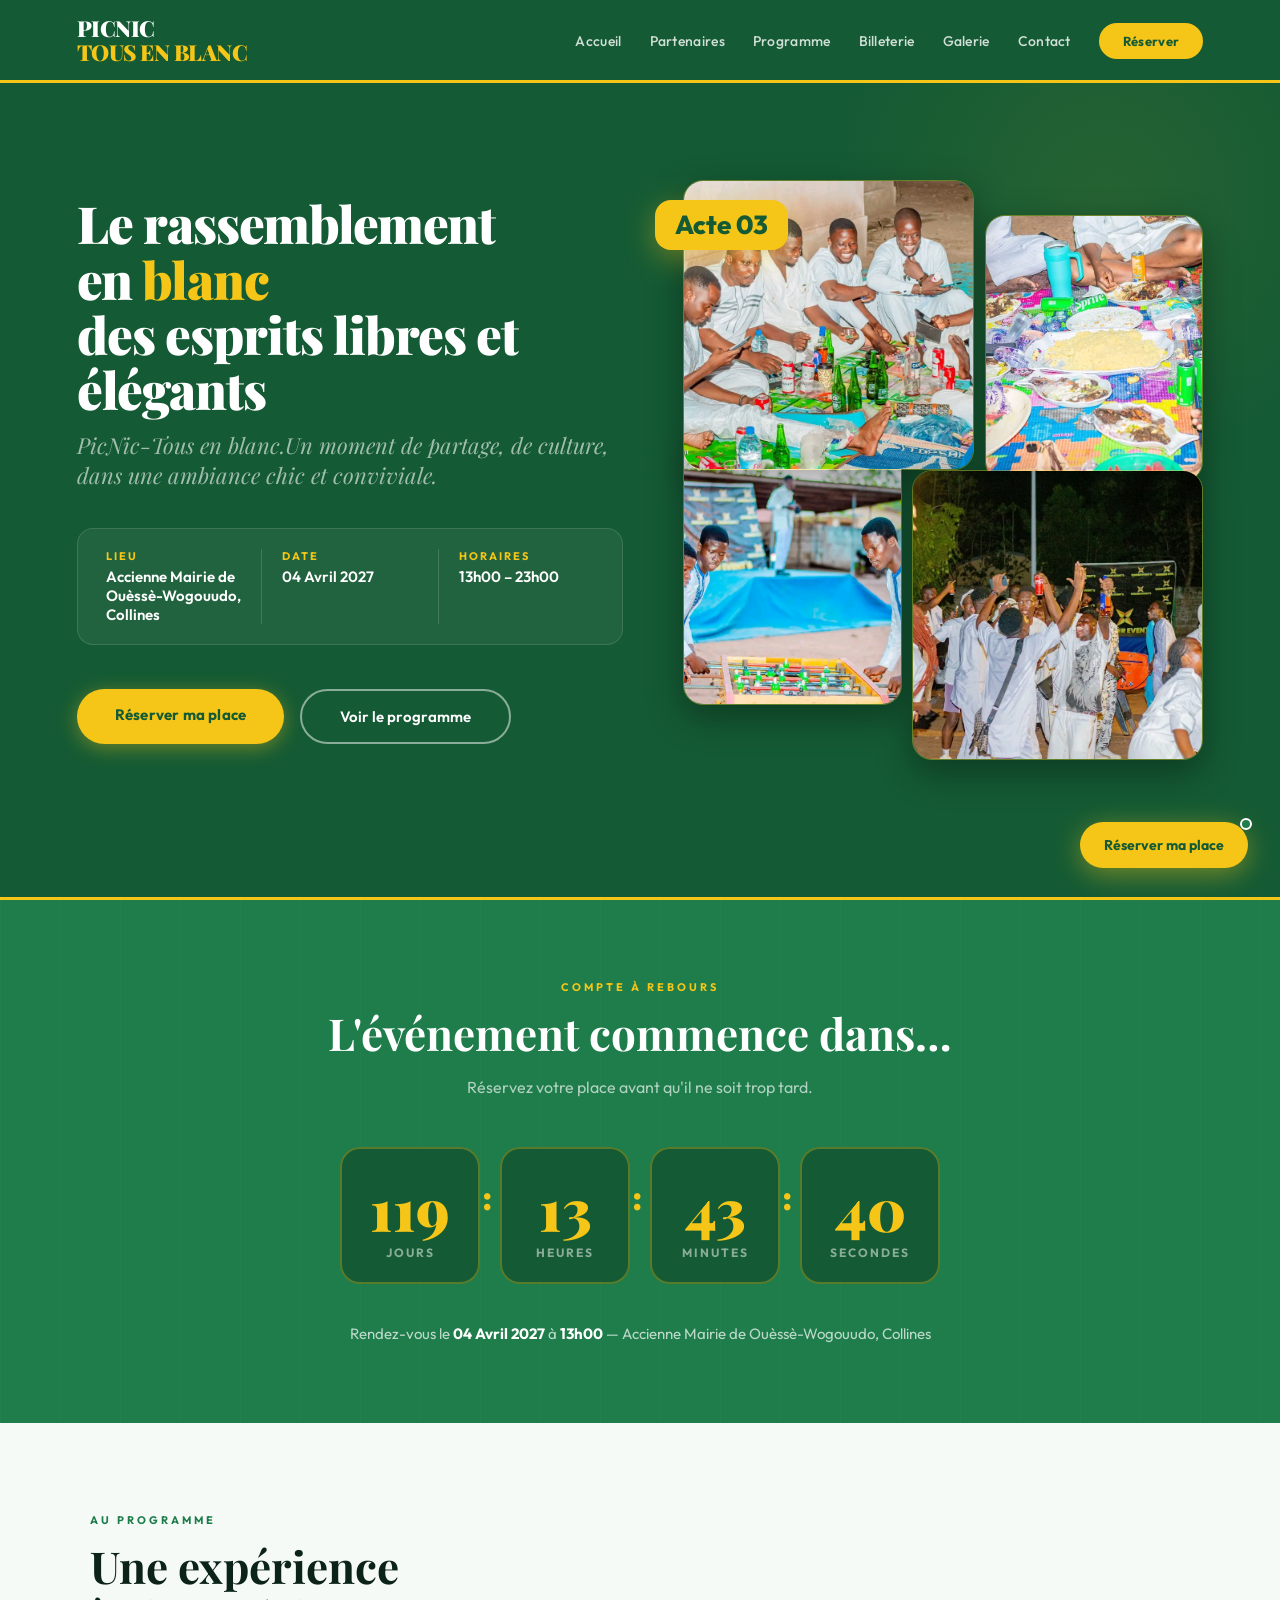
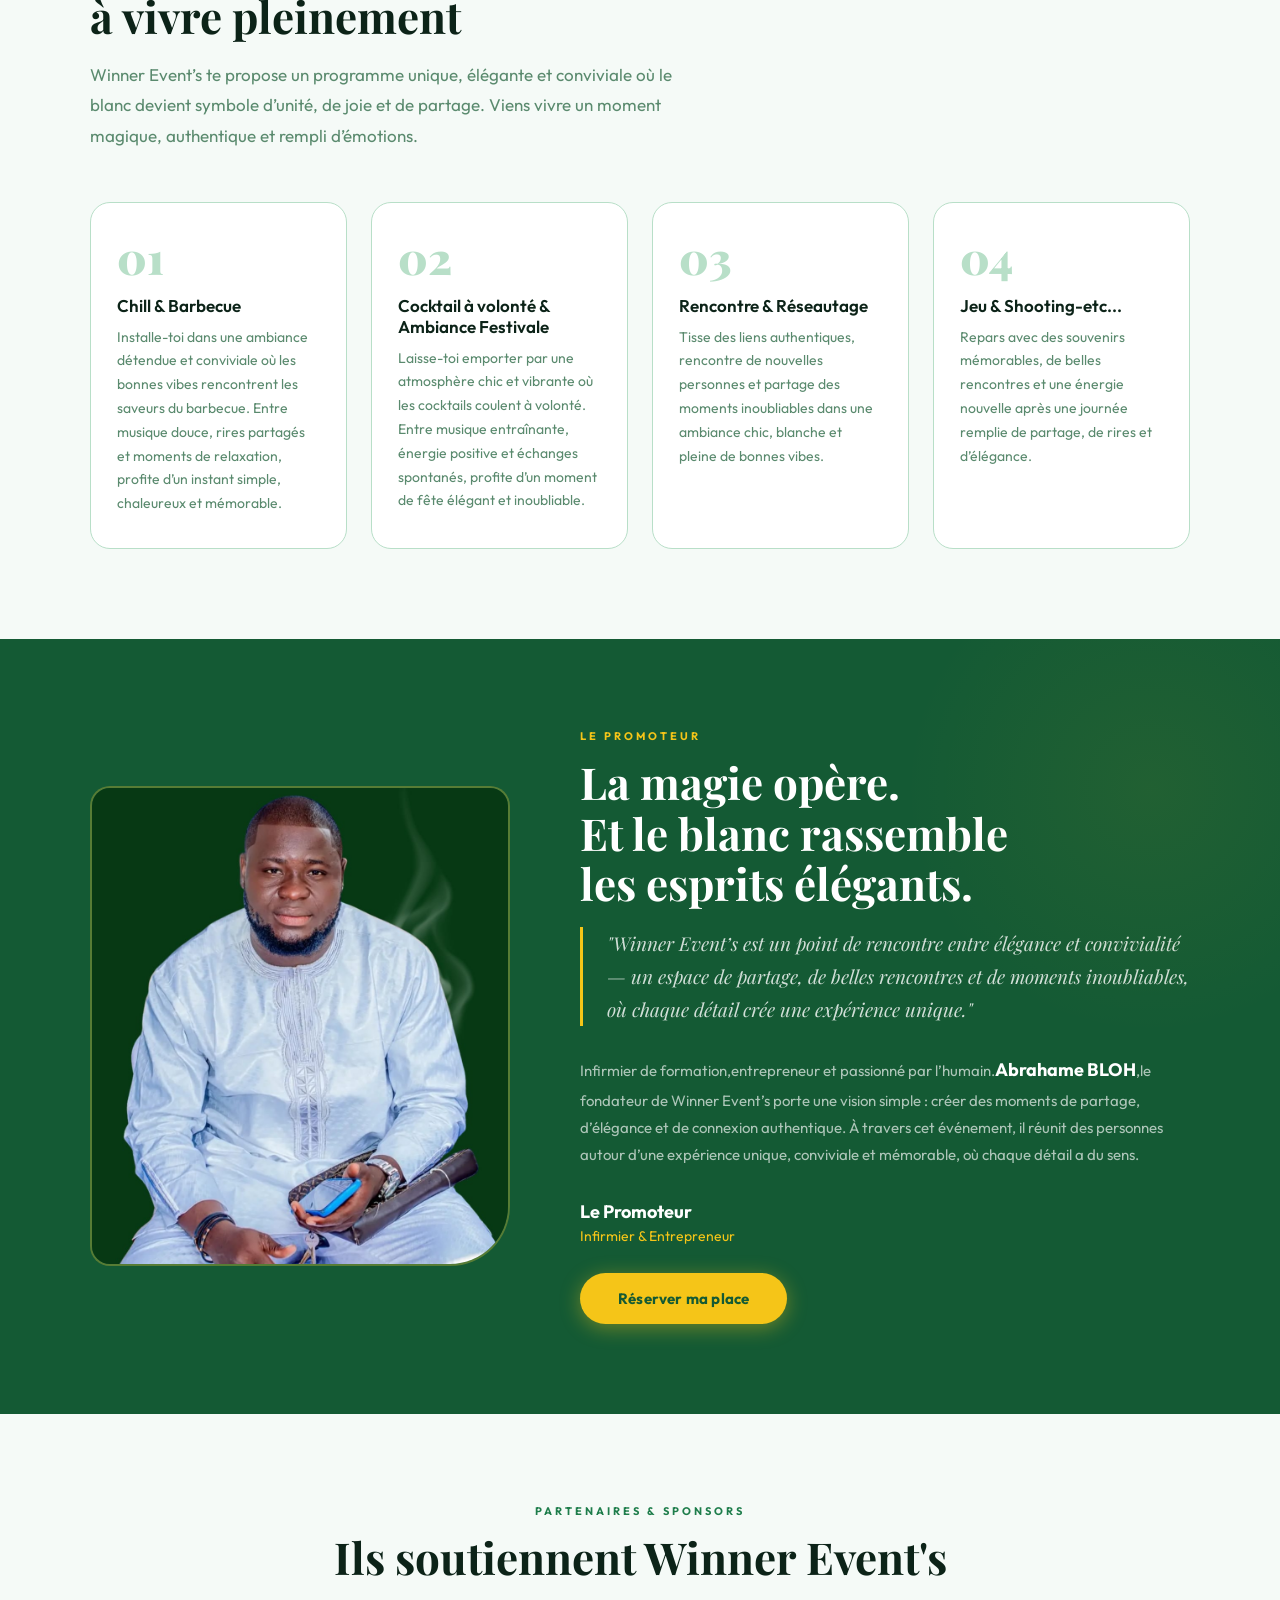
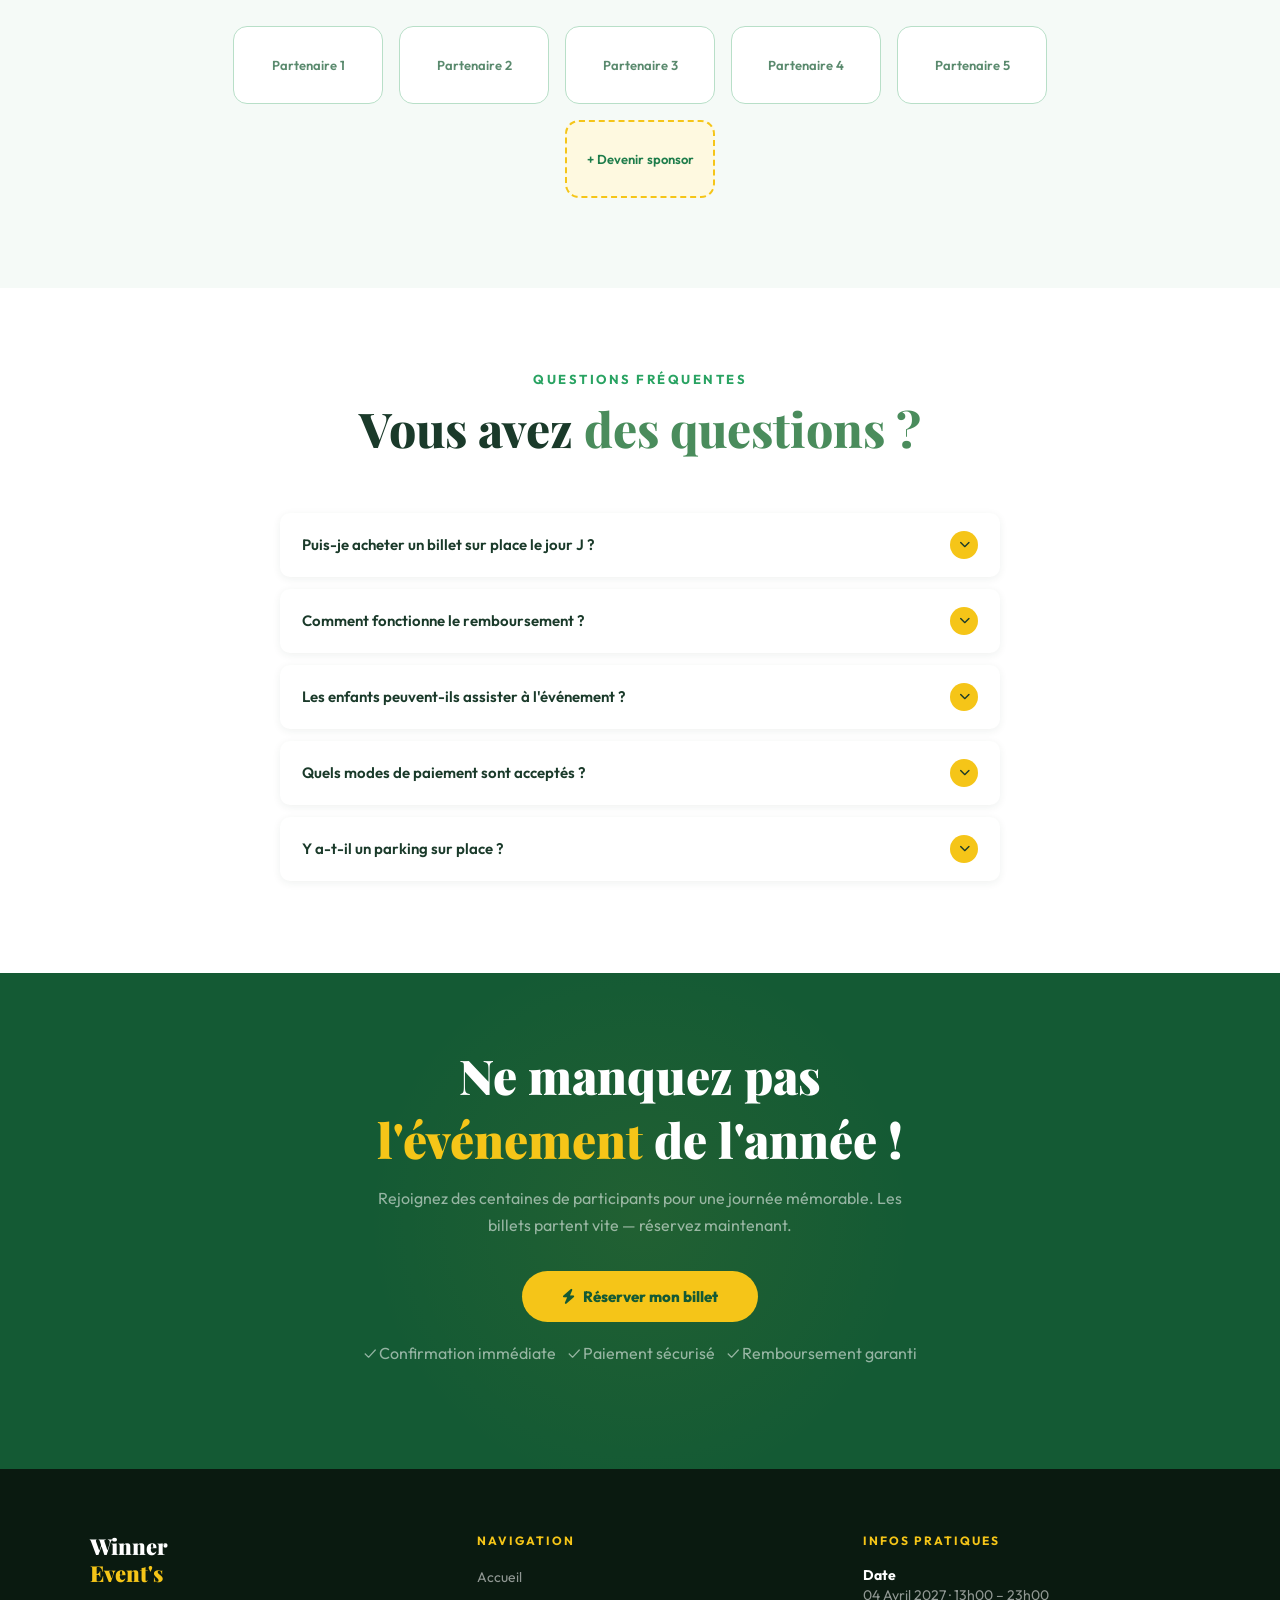
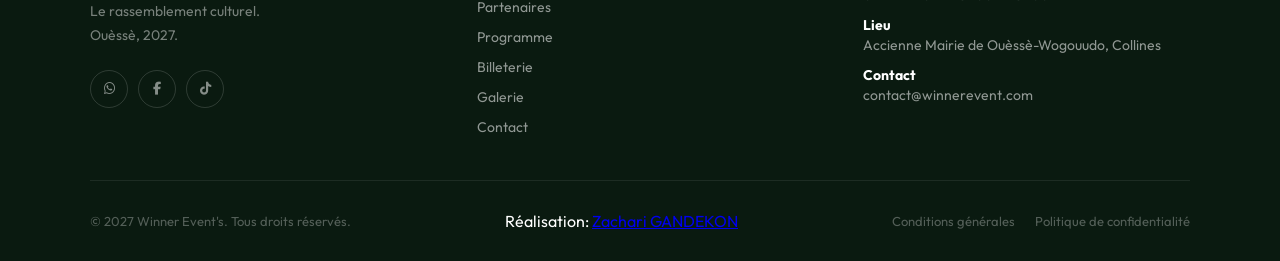
==== commit 7b44e302: "Compte a reboure" ====
--- a/index.html
+++ b/index.html
@@ -72,7 +72,7 @@
 
     <!-- ========================
        COMPTEUR DE JOURS
-  ======================== --cap>
+  ======================== -->
     <section class="countdown">
       <div class="countdown-inner">
         <span class="section-label">Compte à rebours</span>
@@ -275,7 +275,7 @@
         <div class="cta-inner">
             <h2>Ne manquez pas <em>l'événement</em> de l'année !</h2>
             <p>Rejoignez des centaines de participants pour une journée mémorable. Les billets partent vite — réservez maintenant.</p>
-            <a href="../pages/billeterie.html" class="btn-cta">
+            <a href="/pages/billeterie.html" class="btn-cta">
                 <i class="fa-solid fa-bolt" style="margin-right:8px;"></i>Réserver mon billet
             </a>
             <p class="cta-sub">✓ Confirmation immédiate &nbsp;&nbsp; ✓ Paiement sécurisé &nbsp;&nbsp; ✓ Remboursement garanti</p>
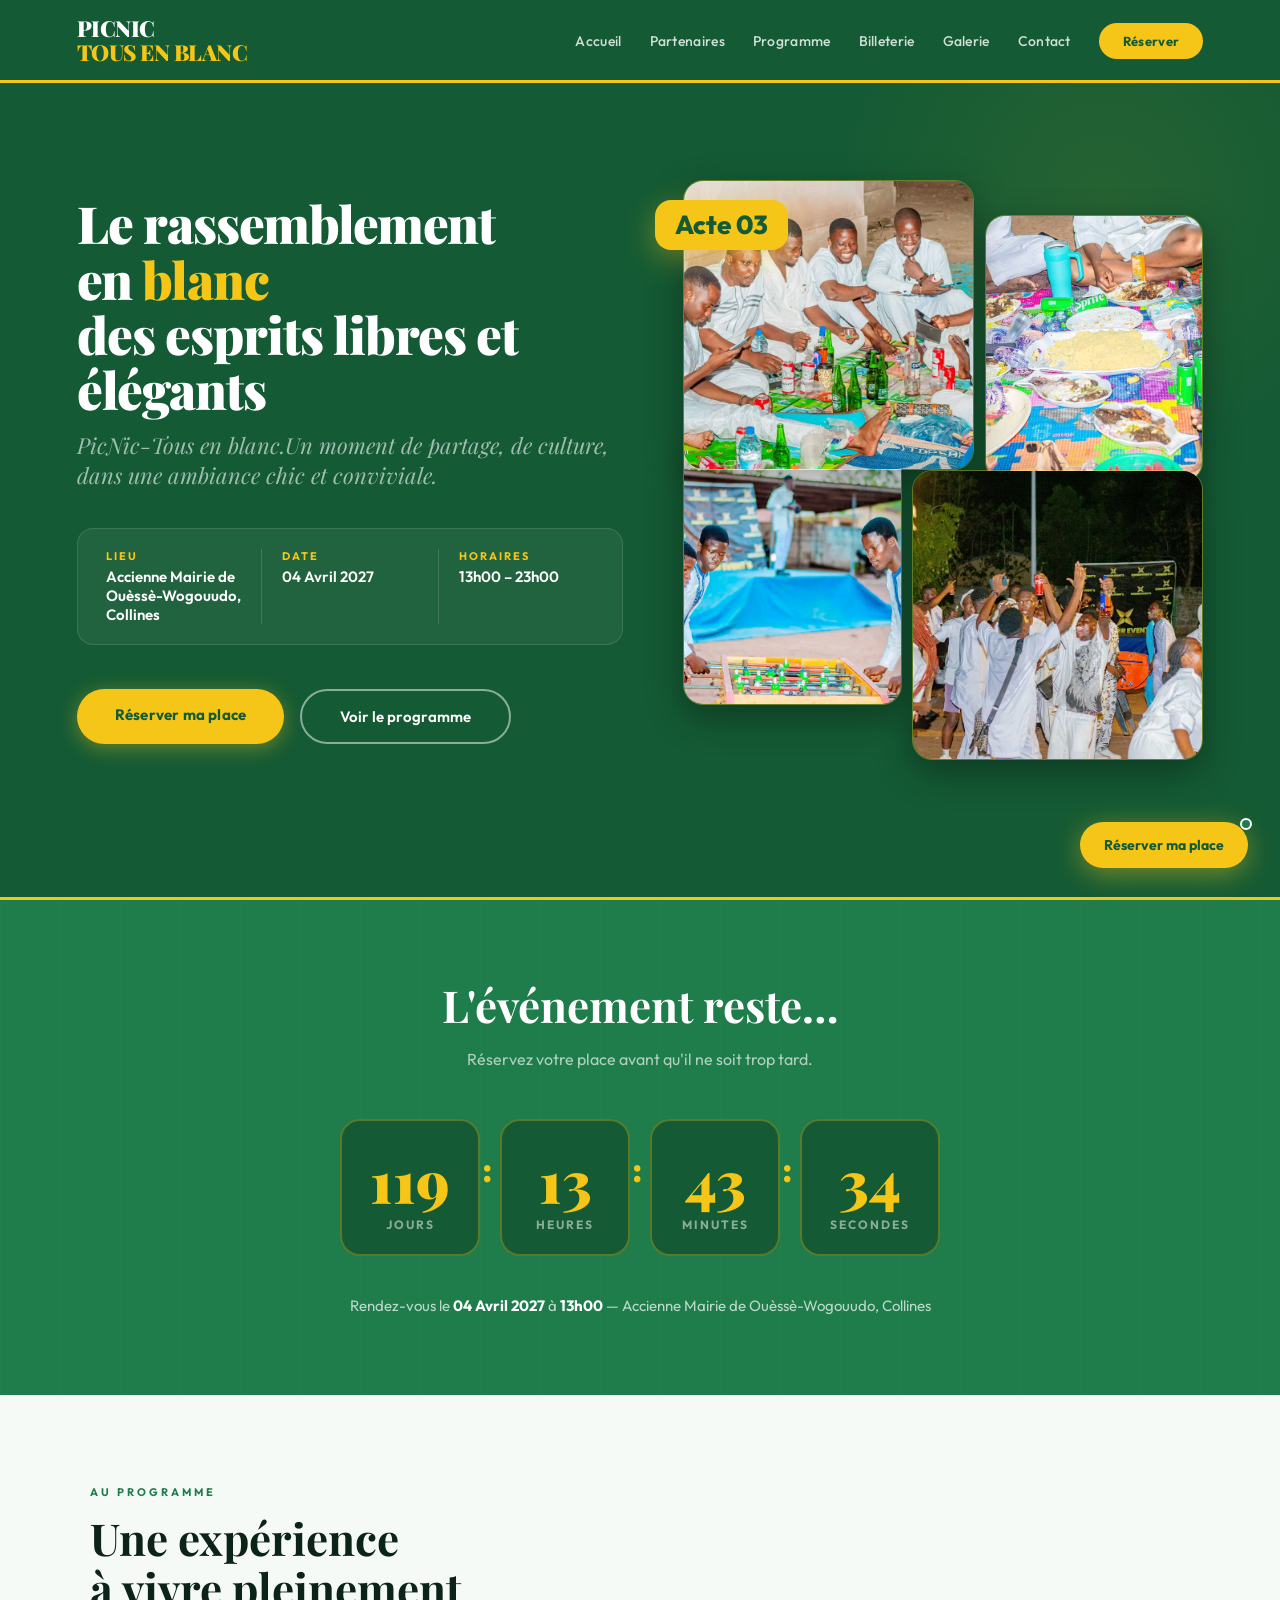
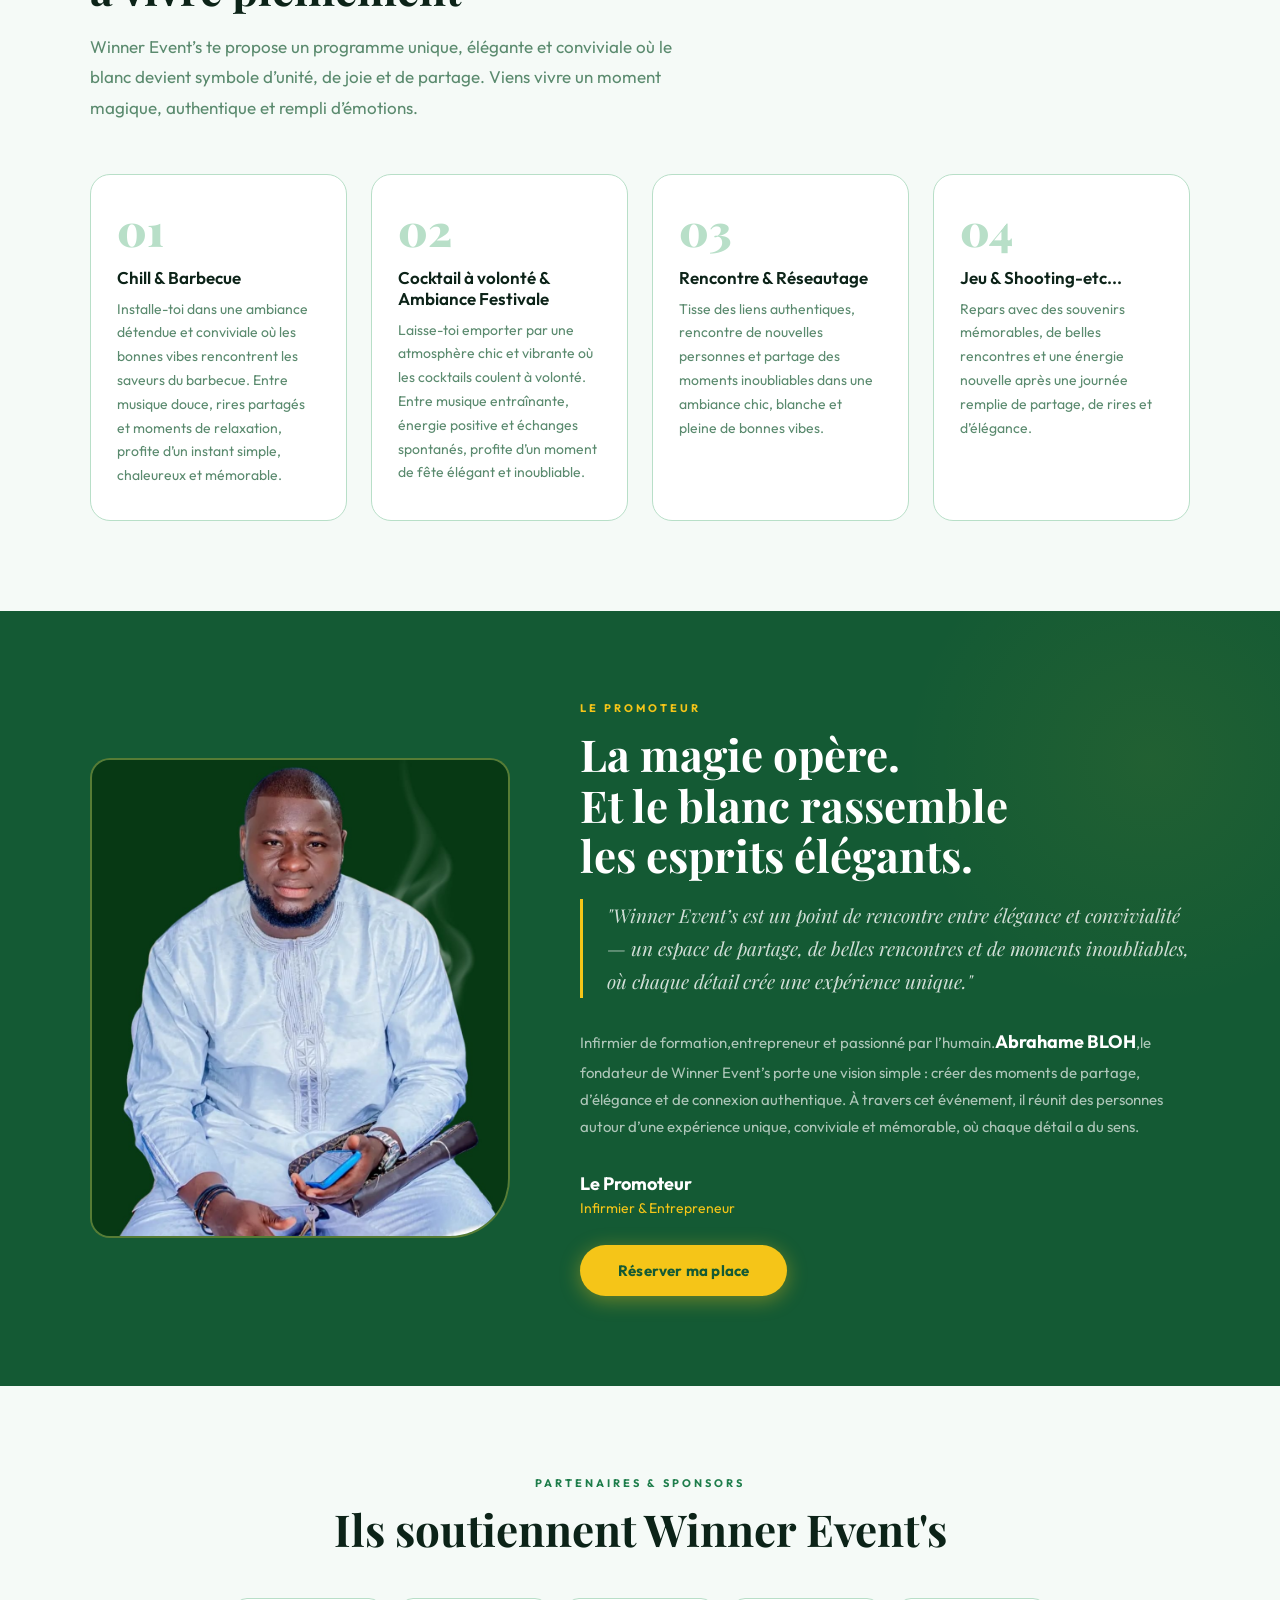
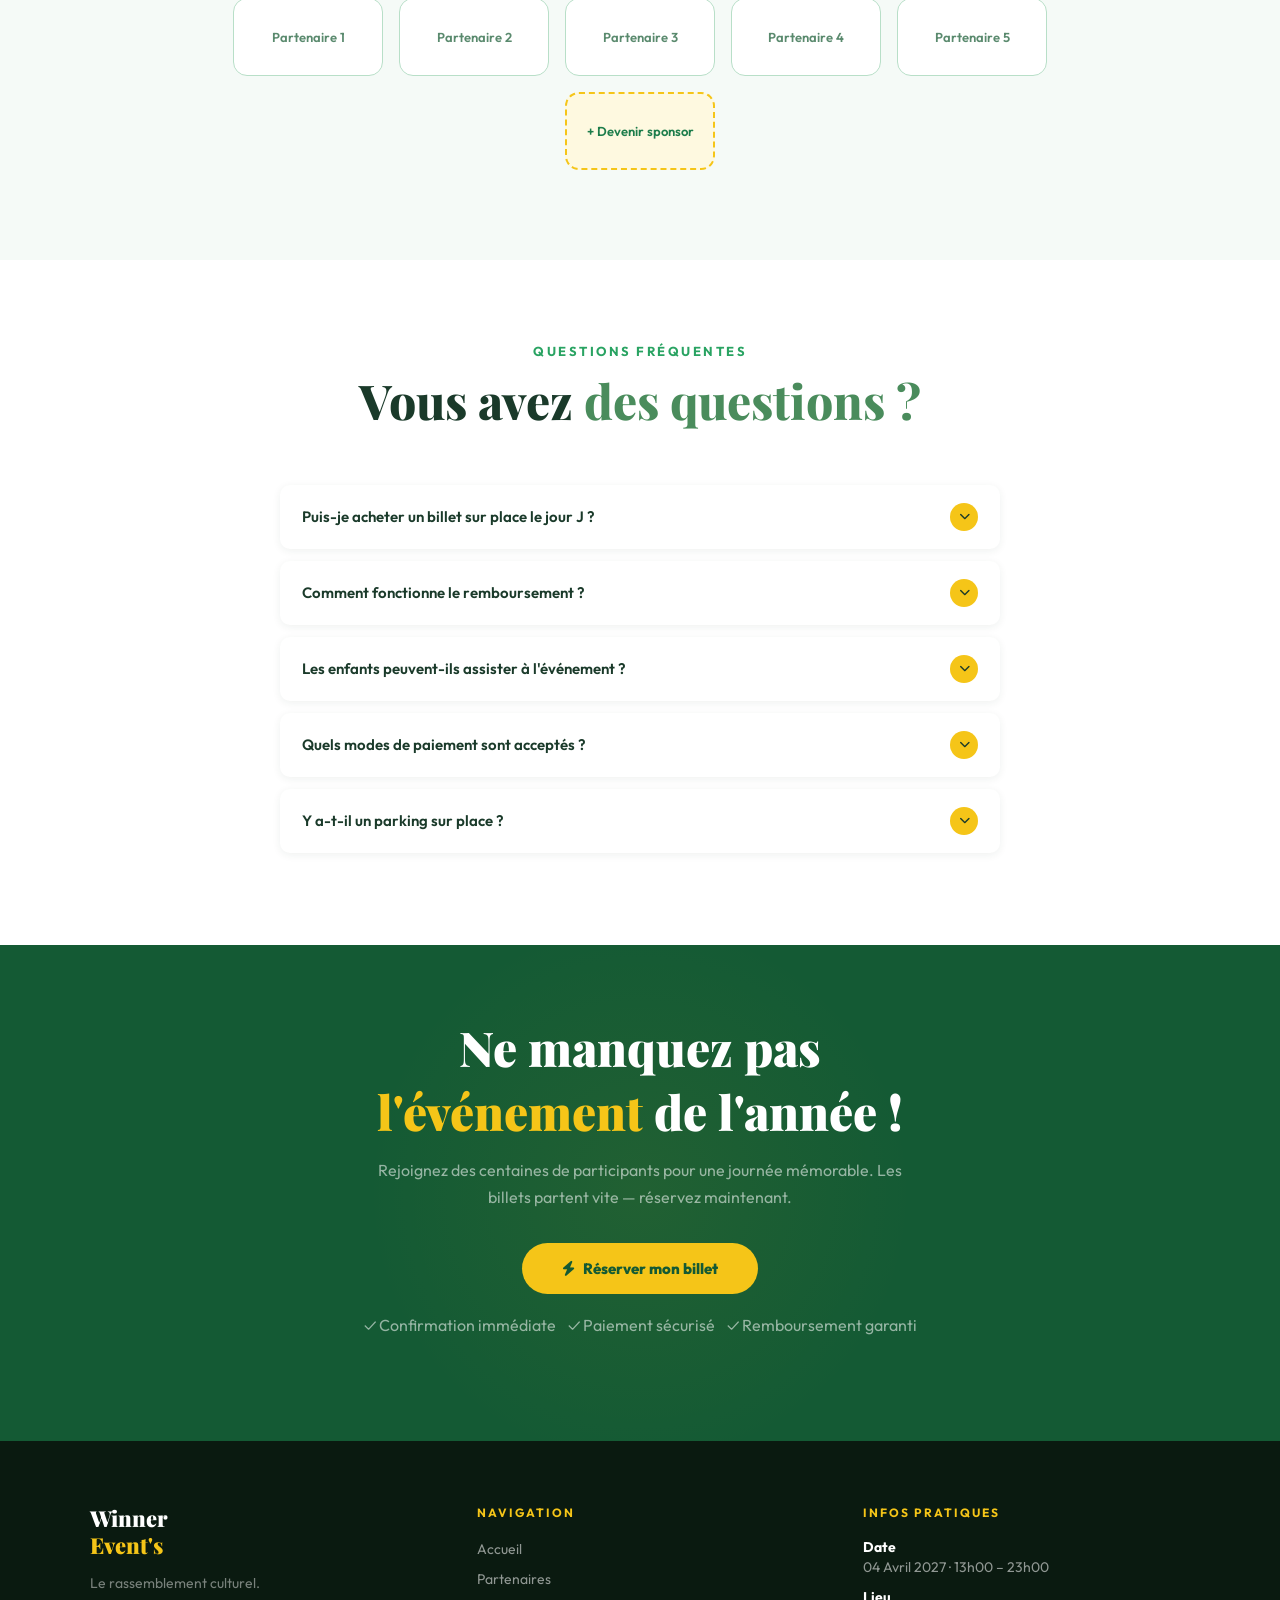
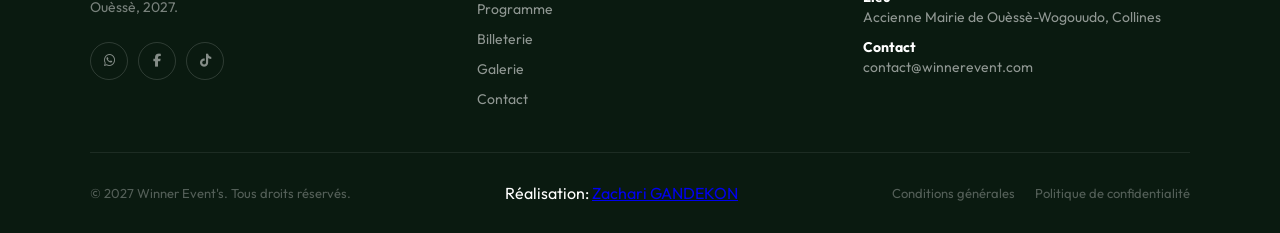
==== commit c63f4d09: "texte" ====
--- a/index.html
+++ b/index.html
@@ -72,11 +72,10 @@
 
     <!-- ========================
        COMPTEUR DE JOURS
-  ======================== -->
+     ======================== -->
     <section class="countdown">
       <div class="countdown-inner">
-        <span class="section-label">Compte à rebours</span>
-        <h2 class="section-title">L'événement commence dans…</h2>
+        <h2 class="section-title">L'événement reste…</h2>
         <p class="countdown-subtitle">
           Réservez votre place avant qu'il ne soit trop tard.
         </p>
